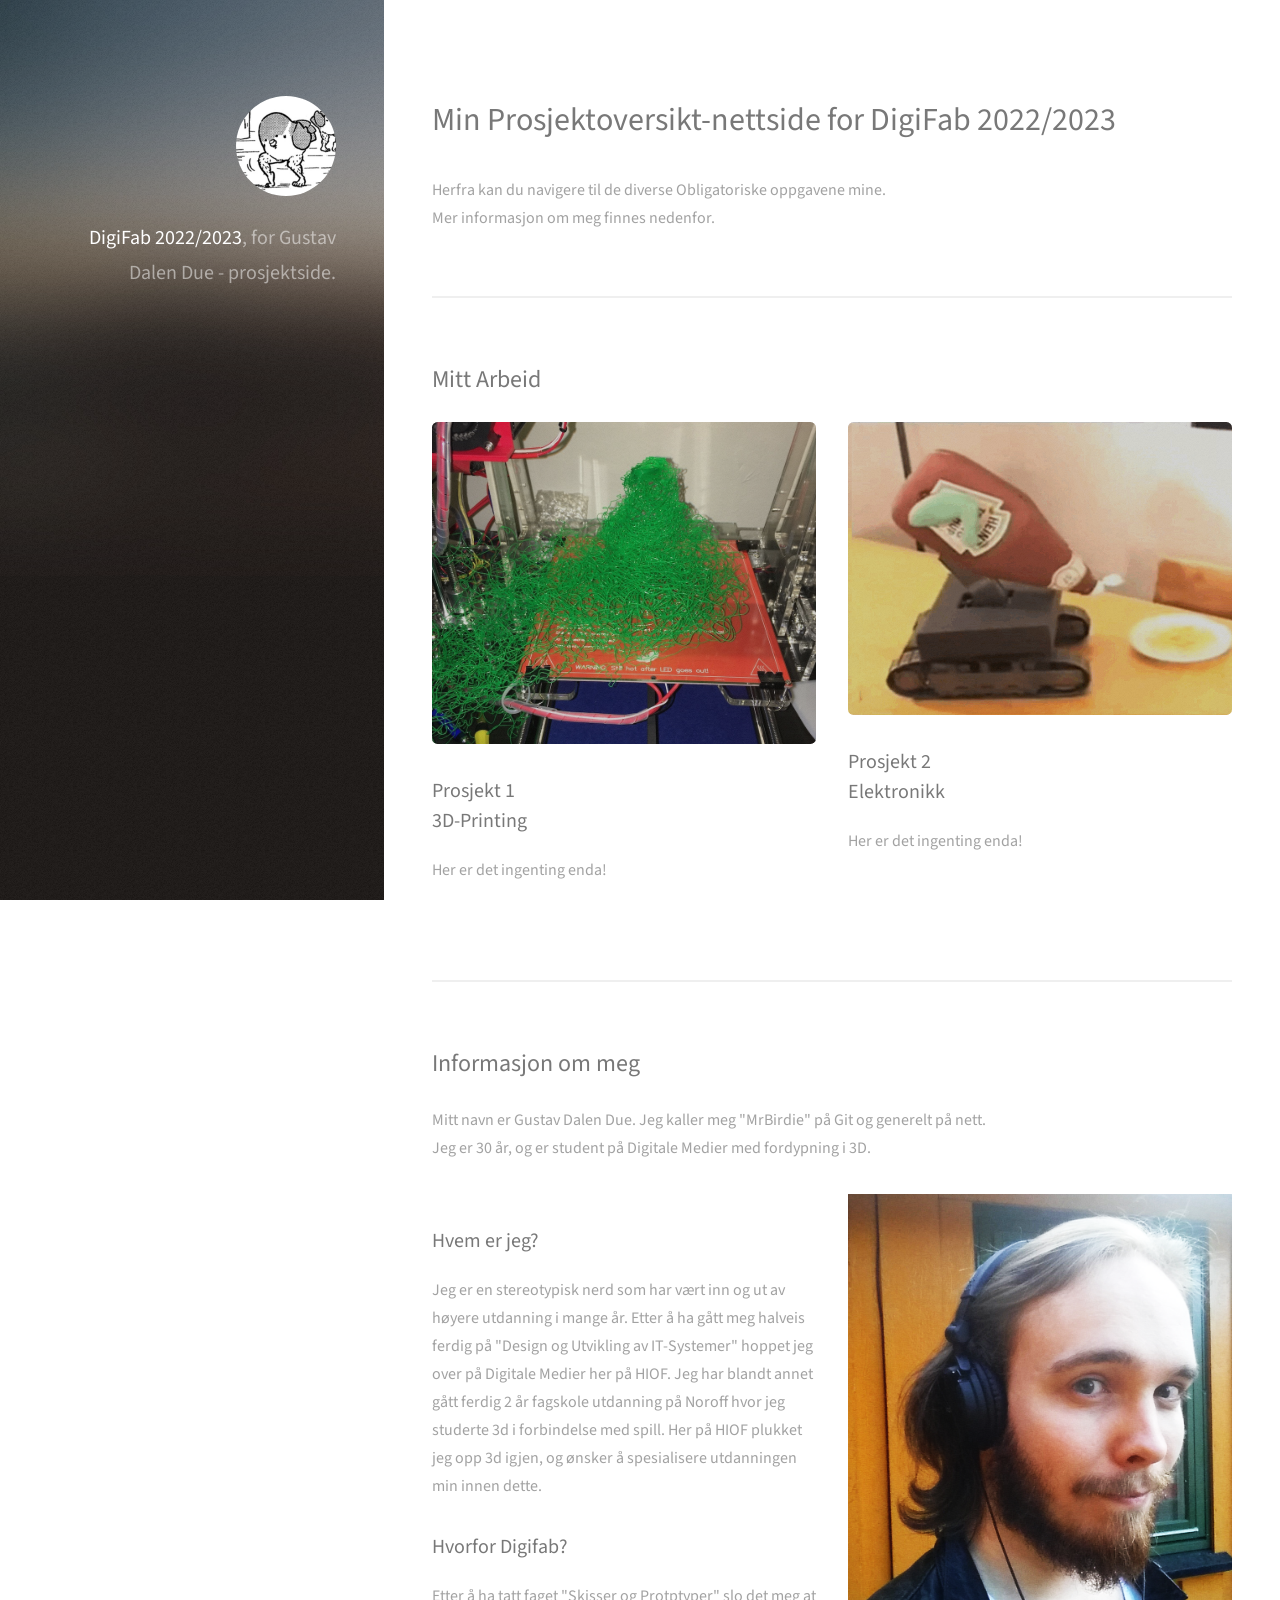
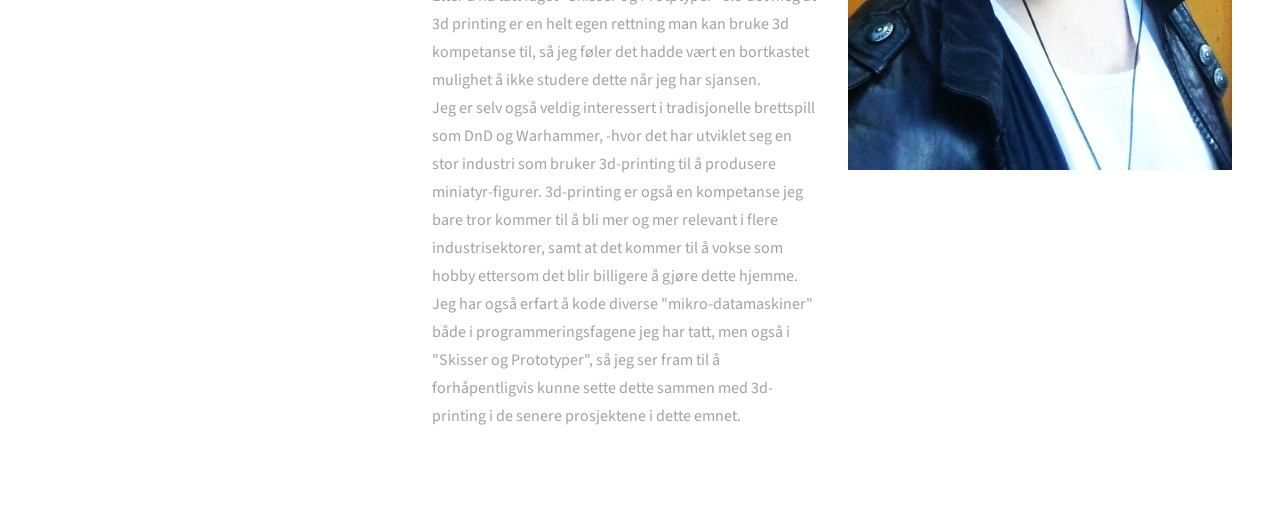
==== index.html @ 5ac4c489 "Initial commit" ====
<!DOCTYPE HTML>
<html>
	<head>
		<title>DigiFab 2022 - Template</title>
		<meta charset="utf-8" />
		<meta name="viewport" content="width=device-width, initial-scale=1, user-scalable=no" />
		<link rel="stylesheet" href="assets/css/main.css" />
	</head>
	<body class="is-preload">

		<!-- Header -->
			<header id="header">
				<div class="inner">
					<a href="#" class="image avatar"><img src="images/mrbirdie.png" alt="" /></a>
					<h1><strong>DigiFab 2022/2023</strong>, for<br />
					Gustav Dalen Due -<br />
					prosjektside.</h1>
				</div>
			</header>

		<!-- Main -->
			<div id="main">

				<!-- One -->
					<section id="one">
						<header class="major">
							<h2>Min Prosjektoversikt-nettside for DigiFab 2022/2023</h2>
						</header>
						<p>Herfra kan du navigere til de diverse Obligatoriske oppgavene mine. </br>Mer informasjon om meg finnes nedenfor.</p>
					</section>

				<!-- Two -->
					<section id="two">
						<h2>Mitt Arbeid</h2>
						<div class="row">
							<article class="col-6 col-12-xsmall">
								<a href="prosjekt1.html" class="fit image thumb"><img src="images/print-fail.png" alt="" /></a>
								<h3>Prosjekt 1</br>3D-Printing</h3>
								<p>Her er det ingenting enda!</p>
							</article>
							<article class="col-6 col-12-xsmall">
								<a href="prosjekt2.html" class="image fit thumb"><img src="images/heinz-automato.gif" alt="" /></a>
								<h3>Prosjekt 2 </br>Elektronikk</h3>
								<p>Her er det ingenting enda!</</p>
							</article>
						</div>
					</section>

				<!-- Three -->
					<section id="three">
						<h2>Informasjon om meg</h2>
						<p>Mitt navn er Gustav Dalen Due. Jeg kaller meg "MrBirdie" på Git og generelt på nett.</br> Jeg er 30 år, og er student på Digitale Medier med fordypning i 3D.</p>
						<div class="row">
							<div class="col-6 col-12-small">
								<p><h3>Hvem er jeg?</h3>Jeg er en stereotypisk nerd som har vært inn og ut av høyere utdanning i mange år. 
								Etter å ha gått meg halveis ferdig på "Design og Utvikling av IT-Systemer" hoppet jeg over på Digitale Medier her på HIOF.
								Jeg har blandt annet gått ferdig 2 år fagskole utdanning på Noroff hvor jeg studerte 3d i forbindelse med spill. 
								Her på HIOF plukket jeg opp 3d igjen, og ønsker å spesialisere utdanningen min innen dette.</p>
								<p><h3>Hvorfor Digifab?</h3>Etter å ha tatt faget "Skisser og Protptyper" slo det meg at 3d printing er en helt egen rettning man kan bruke 3d kompetanse til, så jeg føler det hadde vært en bortkastet mulighet å ikke studere dette når jeg har sjansen.</br>
								Jeg er selv også veldig interessert i tradisjonelle brettspill som DnD og Warhammer, -hvor det har utviklet seg en stor industri som bruker 3d-printing til å produsere miniatyr-figurer.
								3d-printing er også en kompetanse jeg bare tror kommer til å bli mer og mer relevant i flere industrisektorer, samt at det kommer til å vokse som hobby ettersom det blir billigere å gjøre dette hjemme.</br>
								Jeg har også erfart å kode diverse "mikro-datamaskiner" både i programmeringsfagene jeg har tatt, men også i "Skisser og Prototyper", så jeg ser fram til å forhåpentligvis kunne sette dette sammen med 3d-printing i de senere prosjektene i dette emnet.</p>
							</div>
							<div class="col-6 col-12-small">
								<img src="images/selfie.png" alt="" style="max-width: 100%;">
							</div>
						</div>
					</section>

			</div>

		<!-- Scripts -->
			<script src="assets/js/jquery.min.js"></script>
			<script src="assets/js/jquery.poptrox.min.js"></script>
			<script src="assets/js/browser.min.js"></script>
			<script src="assets/js/breakpoints.min.js"></script>
			<script src="assets/js/util.js"></script>
			<script src="assets/js/main.js"></script>

	</body>
</html>
---- assets/css/main.css ----
@import url("fontawesome-all.min.css");
@import url("https://fonts.googleapis.com/css?family=Source+Sans+Pro:400,400italic");


html, body, div, span, applet, object,
iframe, h1, h2, h3, h4, h5, h6, p, blockquote,
pre, a, abbr, acronym, address, big, cite,
code, del, dfn, em, img, ins, kbd, q, s, samp,
small, strike, strong, sub, sup, tt, var, b,
u, i, center, dl, dt, dd, ol, ul, li, fieldset,
form, label, legend, table, caption, tbody,
tfoot, thead, tr, th, td, article, aside,
canvas, details, embed, figure, figcaption,
footer, header, hgroup, menu, nav, output, ruby,
section, summary, time, mark, audio, video {
	margin: 0;
	padding: 0;
	border: 0;
	font-size: 100%;
	font: inherit;
	vertical-align: baseline;}

article, aside, details, figcaption, figure,
footer, header, hgroup, menu, nav, section {
	display: block;}

body {
	line-height: 1;
}

ol, ul {
	list-style: none;
}

blockquote, q {
	quotes: none;
}

	blockquote:before, blockquote:after, q:before, q:after {
		content: '';
		content: none;
	}

table {
	border-collapse: collapse;
	border-spacing: 0;
}

body {
	-webkit-text-size-adjust: none;
}

mark {
	background-color: transparent;
	color: inherit;
}

input::-moz-focus-inner {
	border: 0;
	padding: 0;
}

input, select, textarea {
	-moz-appearance: none;
	-webkit-appearance: none;
	-ms-appearance: none;
	appearance: none;
}

/* Basic */

	html {
		box-sizing: border-box;
	}

	*, *:before, *:after {
		box-sizing: inherit;
	}

	body {
		background: #fff;
	}

		body.is-preload *, body.is-preload *:before, body.is-preload *:after {
			-moz-animation: none !important;
			-webkit-animation: none !important;
			-ms-animation: none !important;
			animation: none !important;
			-moz-transition: none !important;
			-webkit-transition: none !important;
			-ms-transition: none !important;
			transition: none !important;
		}

	body, input, select, textarea {
		color: #a2a2a2;
		font-family: "Source Sans Pro", Helvetica, sans-serif;
		font-size: 16pt;
		font-weight: 400;
		line-height: 1.75em;
	}

	a {
		-moz-transition: color 0.2s ease-in-out, border-color 0.2s ease-in-out;
		-webkit-transition: color 0.2s ease-in-out, border-color 0.2s ease-in-out;
		-ms-transition: color 0.2s ease-in-out, border-color 0.2s ease-in-out;
		transition: color 0.2s ease-in-out, border-color 0.2s ease-in-out;
		border-bottom: dotted 1px;
		color: #49bf9d;
		text-decoration: none;
	}

		a:hover {
			border-bottom-color: transparent;
			color: #49bf9d !important;
			text-decoration: none;
		}

	strong, b {
		color: #787878;
		font-weight: 400;
	}

	em, i {
		font-style: italic;
	}

	p {
		margin: 0 0 2em 0;
	}

	h1, h2, h3, h4, h5, h6 {
		color: #787878;
		font-weight: 400;
		line-height: 1em;
		margin: 0 0 1em 0;
	}

		h1 a, h2 a, h3 a, h4 a, h5 a, h6 a {
			color: inherit;
			text-decoration: none;
		}

	h1 {
		font-size: 2em;
		line-height: 1.5em;
	}

	h2 {
		font-size: 1.5em;
		line-height: 1.5em;
	}

	h3 {
		font-size: 1.25em;
		line-height: 1.5em;
	}

	h4 {
		font-size: 1.1em;
		line-height: 1.5em;
	}

	h5 {
		font-size: 0.9em;
		line-height: 1.5em;
	}

	h6 {
		font-size: 0.7em;
		line-height: 1.5em;
	}

	sub {
		font-size: 0.8em;
		position: relative;
		top: 0.5em;
	}

	sup {
		font-size: 0.8em;
		position: relative;
		top: -0.5em;
	}

	hr {
		border: 0;
		border-bottom: solid 2px #efefef;
		margin: 2em 0;
	}

		hr.major {
			margin: 3em 0;
		}

	blockquote {
		border-left: solid 6px #efefef;
		font-style: italic;
		margin: 0 0 2em 0;
		padding: 0.5em 0 0.5em 1.5em;
	}

	code {
		background: #f7f7f7;
		border-radius: 0.35em;
		border: solid 2px #efefef;
		font-family: "Courier New", monospace;
		font-size: 0.9em;
		margin: 0 0.25em;
		padding: 0.25em 0.65em;
	}

	pre {
		-webkit-overflow-scrolling: touch;
		font-family: "Courier New", monospace;
		font-size: 0.9em;
		margin: 0 0 2em 0;
	}

		pre code {
			display: block;
			line-height: 1.75em;
			padding: 1em 1.5em;
			overflow-x: auto;
		}

	.align-left {
		text-align: left;
	}

	.align-center {
		text-align: center;
	}

	.align-right {
		text-align: right;
	}

/* Container */

	.container {
		margin: 0 auto;
		max-width: calc(100% - 4em);
		width: 100%;
	}

		.container.xsmall {
			width: 25%;
		}

		.container.small {
			width: 50%;
		}

		.container.medium {
			width: 75%;
		}

		.container.large {
			width: 125%;
		}

		.container.xlarge {
			width: 150%;
		}

		.container.max {
			width: 100%;
		}

		@media screen and (max-width: 980px) {

			.container {
				width: 100% !important;
				max-width: 100% !important;
			}

		}

		@media screen and (max-width: 480px) {

			.container {
				max-width: calc(100% - 3em);
			}

		}

/* Row */

	.row {
		display: flex;
		flex-wrap: wrap;
		box-sizing: border-box;
		align-items: stretch;
	}

		.row > * {
			box-sizing: border-box;
		}

		.row.gtr-uniform > * > :last-child {
			margin-bottom: 0;
		}

		.row.aln-left {
			justify-content: flex-start;
		}

		.row.aln-center {
			justify-content: center;
		}

		.row.aln-right {
			justify-content: flex-end;
		}

		.row.aln-top {
			align-items: flex-start;
		}

		.row.aln-middle {
			align-items: center;
		}

		.row.aln-bottom {
			align-items: flex-end;
		}

		.row > .imp {
			order: -1;
		}

		.row > .col-1 {
			width: 8.33333%;
		}

		.row > .off-1 {
			margin-left: 8.33333%;
		}

		.row > .col-2 {
			width: 16.66667%;
		}

		.row > .off-2 {
			margin-left: 16.66667%;
		}

		.row > .col-3 {
			width: 25%;
		}

		.row > .off-3 {
			margin-left: 25%;
		}

		.row > .col-4 {
			width: 33.33333%;
		}

		.row > .off-4 {
			margin-left: 33.33333%;
		}

		.row > .col-5 {
			width: 41.66667%;
		}

		.row > .off-5 {
			margin-left: 41.66667%;
		}

		.row > .col-6 {
			width: 50%;
		}

		.row > .off-6 {
			margin-left: 50%;
		}

		.row > .col-7 {
			width: 58.33333%;
		}

		.row > .off-7 {
			margin-left: 58.33333%;
		}

		.row > .col-8 {
			width: 66.66667%;
		}

		.row > .off-8 {
			margin-left: 66.66667%;
		}

		.row > .col-9 {
			width: 75%;
		}

		.row > .off-9 {
			margin-left: 75%;
		}

		.row > .col-10 {
			width: 83.33333%;
		}

		.row > .off-10 {
			margin-left: 83.33333%;
		}

		.row > .col-11 {
			width: 91.66667%;
		}

		.row > .off-11 {
			margin-left: 91.66667%;
		}

		.row > .col-12 {
			width: 100%;
		}

		.row > .off-12 {
			margin-left: 100%;
		}

		.row.gtr-0 {
			margin-top: 0;
			margin-left: 0em;
		}

			.row.gtr-0 > * {
				padding: 0 0 0 0em;
			}

			.row.gtr-0.gtr-uniform {
				margin-top: 0em;
			}

				.row.gtr-0.gtr-uniform > * {
					padding-top: 0em;
				}

		.row.gtr-25 {
			margin-top: 0;
			margin-left: -0.625em;
		}

			.row.gtr-25 > * {
				padding: 0 0 0 0.625em;
			}

			.row.gtr-25.gtr-uniform {
				margin-top: -0.625em;
			}

				.row.gtr-25.gtr-uniform > * {
					padding-top: 0.625em;
				}

		.row.gtr-50 {
			margin-top: 0;
			margin-left: -1.25em;
		}

			.row.gtr-50 > * {
				padding: 0 0 0 1.25em;
			}

			.row.gtr-50.gtr-uniform {
				margin-top: -1.25em;
			}

				.row.gtr-50.gtr-uniform > * {
					padding-top: 1.25em;
				}

		.row {
			margin-top: 0;
			margin-left: -2.5em;
		}

			.row > * {
				padding: 0 0 0 2.5em;
			}

			.row.gtr-uniform {
				margin-top: -2.5em;
			}

				.row.gtr-uniform > * {
					padding-top: 2.5em;
				}

		.row.gtr-150 {
			margin-top: 0;
			margin-left: -3.75em;
		}

			.row.gtr-150 > * {
				padding: 0 0 0 3.75em;
			}

			.row.gtr-150.gtr-uniform {
				margin-top: -3.75em;
			}

				.row.gtr-150.gtr-uniform > * {
					padding-top: 3.75em;
				}

		.row.gtr-200 {
			margin-top: 0;
			margin-left: -5em;
		}

			.row.gtr-200 > * {
				padding: 0 0 0 5em;
			}

			.row.gtr-200.gtr-uniform {
				margin-top: -5em;
			}

				.row.gtr-200.gtr-uniform > * {
					padding-top: 5em;
				}

		@media screen and (max-width: 1800px) {

			.row {
				display: flex;
				flex-wrap: wrap;
				box-sizing: border-box;
				align-items: stretch;
			}

				.row > * {
					box-sizing: border-box;
				}

				.row.gtr-uniform > * > :last-child {
					margin-bottom: 0;
				}

				.row.aln-left {
					justify-content: flex-start;
				}

				.row.aln-center {
					justify-content: center;
				}

				.row.aln-right {
					justify-content: flex-end;
				}

				.row.aln-top {
					align-items: flex-start;
				}

				.row.aln-middle {
					align-items: center;
				}

				.row.aln-bottom {
					align-items: flex-end;
				}

				.row > .imp-xlarge {
					order: -1;
				}

				.row > .col-1-xlarge {
					width: 8.33333%;
				}

				.row > .off-1-xlarge {
					margin-left: 8.33333%;
				}

				.row > .col-2-xlarge {
					width: 16.66667%;
				}

				.row > .off-2-xlarge {
					margin-left: 16.66667%;
				}

				.row > .col-3-xlarge {
					width: 25%;
				}

				.row > .off-3-xlarge {
					margin-left: 25%;
				}

				.row > .col-4-xlarge {
					width: 33.33333%;
				}

				.row > .off-4-xlarge {
					margin-left: 33.33333%;
				}

				.row > .col-5-xlarge {
					width: 41.66667%;
				}

				.row > .off-5-xlarge {
					margin-left: 41.66667%;
				}

				.row > .col-6-xlarge {
					width: 50%;
				}

				.row > .off-6-xlarge {
					margin-left: 50%;
				}

				.row > .col-7-xlarge {
					width: 58.33333%;
				}

				.row > .off-7-xlarge {
					margin-left: 58.33333%;
				}

				.row > .col-8-xlarge {
					width: 66.66667%;
				}

				.row > .off-8-xlarge {
					margin-left: 66.66667%;
				}

				.row > .col-9-xlarge {
					width: 75%;
				}

				.row > .off-9-xlarge {
					margin-left: 75%;
				}

				.row > .col-10-xlarge {
					width: 83.33333%;
				}

				.row > .off-10-xlarge {
					margin-left: 83.33333%;
				}

				.row > .col-11-xlarge {
					width: 91.66667%;
				}

				.row > .off-11-xlarge {
					margin-left: 91.66667%;
				}

				.row > .col-12-xlarge {
					width: 100%;
				}

				.row > .off-12-xlarge {
					margin-left: 100%;
				}

				.row.gtr-0 {
					margin-top: 0;
					margin-left: 0em;
				}

					.row.gtr-0 > * {
						padding: 0 0 0 0em;
					}

					.row.gtr-0.gtr-uniform {
						margin-top: 0em;
					}

						.row.gtr-0.gtr-uniform > * {
							padding-top: 0em;
						}

				.row.gtr-25 {
					margin-top: 0;
					margin-left: -0.625em;
				}

					.row.gtr-25 > * {
						padding: 0 0 0 0.625em;
					}

					.row.gtr-25.gtr-uniform {
						margin-top: -0.625em;
					}

						.row.gtr-25.gtr-uniform > * {
							padding-top: 0.625em;
						}

				.row.gtr-50 {
					margin-top: 0;
					margin-left: -1.25em;
				}

					.row.gtr-50 > * {
						padding: 0 0 0 1.25em;
					}

					.row.gtr-50.gtr-uniform {
						margin-top: -1.25em;
					}

						.row.gtr-50.gtr-uniform > * {
							padding-top: 1.25em;
						}

				.row {
					margin-top: 0;
					margin-left: -2.5em;
				}

					.row > * {
						padding: 0 0 0 2.5em;
					}

					.row.gtr-uniform {
						margin-top: -2.5em;
					}

						.row.gtr-uniform > * {
							padding-top: 2.5em;
						}

				.row.gtr-150 {
					margin-top: 0;
					margin-left: -3.75em;
				}

					.row.gtr-150 > * {
						padding: 0 0 0 3.75em;
					}

					.row.gtr-150.gtr-uniform {
						margin-top: -3.75em;
					}

						.row.gtr-150.gtr-uniform > * {
							padding-top: 3.75em;
						}

				.row.gtr-200 {
					margin-top: 0;
					margin-left: -5em;
				}

					.row.gtr-200 > * {
						padding: 0 0 0 5em;
					}

					.row.gtr-200.gtr-uniform {
						margin-top: -5em;
					}

						.row.gtr-200.gtr-uniform > * {
							padding-top: 5em;
						}

		}

		@media screen and (max-width: 1280px) {

			.row {
				display: flex;
				flex-wrap: wrap;
				box-sizing: border-box;
				align-items: stretch;
			}

				.row > * {
					box-sizing: border-box;
				}

				.row.gtr-uniform > * > :last-child {
					margin-bottom: 0;
				}

				.row.aln-left {
					justify-content: flex-start;
				}

				.row.aln-center {
					justify-content: center;
				}

				.row.aln-right {
					justify-content: flex-end;
				}

				.row.aln-top {
					align-items: flex-start;
				}

				.row.aln-middle {
					align-items: center;
				}

				.row.aln-bottom {
					align-items: flex-end;
				}

				.row > .imp-large {
					order: -1;
				}

				.row > .col-1-large {
					width: 8.33333%;
				}

				.row > .off-1-large {
					margin-left: 8.33333%;
				}

				.row > .col-2-large {
					width: 16.66667%;
				}

				.row > .off-2-large {
					margin-left: 16.66667%;
				}

				.row > .col-3-large {
					width: 25%;
				}

				.row > .off-3-large {
					margin-left: 25%;
				}

				.row > .col-4-large {
					width: 33.33333%;
				}

				.row > .off-4-large {
					margin-left: 33.33333%;
				}

				.row > .col-5-large {
					width: 41.66667%;
				}

				.row > .off-5-large {
					margin-left: 41.66667%;
				}

				.row > .col-6-large {
					width: 50%;
				}

				.row > .off-6-large {
					margin-left: 50%;
				}

				.row > .col-7-large {
					width: 58.33333%;
				}

				.row > .off-7-large {
					margin-left: 58.33333%;
				}

				.row > .col-8-large {
					width: 66.66667%;
				}

				.row > .off-8-large {
					margin-left: 66.66667%;
				}

				.row > .col-9-large {
					width: 75%;
				}

				.row > .off-9-large {
					margin-left: 75%;
				}

				.row > .col-10-large {
					width: 83.33333%;
				}

				.row > .off-10-large {
					margin-left: 83.33333%;
				}

				.row > .col-11-large {
					width: 91.66667%;
				}

				.row > .off-11-large {
					margin-left: 91.66667%;
				}

				.row > .col-12-large {
					width: 100%;
				}

				.row > .off-12-large {
					margin-left: 100%;
				}

				.row.gtr-0 {
					margin-top: 0;
					margin-left: 0em;
				}

					.row.gtr-0 > * {
						padding: 0 0 0 0em;
					}

					.row.gtr-0.gtr-uniform {
						margin-top: 0em;
					}

						.row.gtr-0.gtr-uniform > * {
							padding-top: 0em;
						}

				.row.gtr-25 {
					margin-top: 0;
					margin-left: -0.5em;
				}

					.row.gtr-25 > * {
						padding: 0 0 0 0.5em;
					}

					.row.gtr-25.gtr-uniform {
						margin-top: -0.5em;
					}

						.row.gtr-25.gtr-uniform > * {
							padding-top: 0.5em;
						}

				.row.gtr-50 {
					margin-top: 0;
					margin-left: -1em;
				}

					.row.gtr-50 > * {
						padding: 0 0 0 1em;
					}

					.row.gtr-50.gtr-uniform {
						margin-top: -1em;
					}

						.row.gtr-50.gtr-uniform > * {
							padding-top: 1em;
						}

				.row {
					margin-top: 0;
					margin-left: -2em;
				}

					.row > * {
						padding: 0 0 0 2em;
					}

					.row.gtr-uniform {
						margin-top: -2em;
					}

						.row.gtr-uniform > * {
							padding-top: 2em;
						}

				.row.gtr-150 {
					margin-top: 0;
					margin-left: -3em;
				}

					.row.gtr-150 > * {
						padding: 0 0 0 3em;
					}

					.row.gtr-150.gtr-uniform {
						margin-top: -3em;
					}

						.row.gtr-150.gtr-uniform > * {
							padding-top: 3em;
						}

				.row.gtr-200 {
					margin-top: 0;
					margin-left: -4em;
				}

					.row.gtr-200 > * {
						padding: 0 0 0 4em;
					}

					.row.gtr-200.gtr-uniform {
						margin-top: -4em;
					}

						.row.gtr-200.gtr-uniform > * {
							padding-top: 4em;
						}

		}

		@media screen and (max-width: 980px) {

			.row {
				display: flex;
				flex-wrap: wrap;
				box-sizing: border-box;
				align-items: stretch;
			}

				.row > * {
					box-sizing: border-box;
				}

				.row.gtr-uniform > * > :last-child {
					margin-bottom: 0;
				}

				.row.aln-left {
					justify-content: flex-start;
				}

				.row.aln-center {
					justify-content: center;
				}

				.row.aln-right {
					justify-content: flex-end;
				}

				.row.aln-top {
					align-items: flex-start;
				}

				.row.aln-middle {
					align-items: center;
				}

				.row.aln-bottom {
					align-items: flex-end;
				}

				.row > .imp-medium {
					order: -1;
				}

				.row > .col-1-medium {
					width: 8.33333%;
				}

				.row > .off-1-medium {
					margin-left: 8.33333%;
				}

				.row > .col-2-medium {
					width: 16.66667%;
				}

				.row > .off-2-medium {
					margin-left: 16.66667%;
				}

				.row > .col-3-medium {
					width: 25%;
				}

				.row > .off-3-medium {
					margin-left: 25%;
				}

				.row > .col-4-medium {
					width: 33.33333%;
				}

				.row > .off-4-medium {
					margin-left: 33.33333%;
				}

				.row > .col-5-medium {
					width: 41.66667%;
				}

				.row > .off-5-medium {
					margin-left: 41.66667%;
				}

				.row > .col-6-medium {
					width: 50%;
				}

				.row > .off-6-medium {
					margin-left: 50%;
				}

				.row > .col-7-medium {
					width: 58.33333%;
				}

				.row > .off-7-medium {
					margin-left: 58.33333%;
				}

				.row > .col-8-medium {
					width: 66.66667%;
				}

				.row > .off-8-medium {
					margin-left: 66.66667%;
				}

				.row > .col-9-medium {
					width: 75%;
				}

				.row > .off-9-medium {
					margin-left: 75%;
				}

				.row > .col-10-medium {
					width: 83.33333%;
				}

				.row > .off-10-medium {
					margin-left: 83.33333%;
				}

				.row > .col-11-medium {
					width: 91.66667%;
				}

				.row > .off-11-medium {
					margin-left: 91.66667%;
				}

				.row > .col-12-medium {
					width: 100%;
				}

				.row > .off-12-medium {
					margin-left: 100%;
				}

				.row.gtr-0 {
					margin-top: 0;
					margin-left: 0em;
				}

					.row.gtr-0 > * {
						padding: 0 0 0 0em;
					}

					.row.gtr-0.gtr-uniform {
						margin-top: 0em;
					}

						.row.gtr-0.gtr-uniform > * {
							padding-top: 0em;
						}

				.row.gtr-25 {
					margin-top: 0;
					margin-left: -0.5em;
				}

					.row.gtr-25 > * {
						padding: 0 0 0 0.5em;
					}

					.row.gtr-25.gtr-uniform {
						margin-top: -0.5em;
					}

						.row.gtr-25.gtr-uniform > * {
							padding-top: 0.5em;
						}

				.row.gtr-50 {
					margin-top: 0;
					margin-left: -1em;
				}

					.row.gtr-50 > * {
						padding: 0 0 0 1em;
					}

					.row.gtr-50.gtr-uniform {
						margin-top: -1em;
					}

						.row.gtr-50.gtr-uniform > * {
							padding-top: 1em;
						}

				.row {
					margin-top: 0;
					margin-left: -2em;
				}

					.row > * {
						padding: 0 0 0 2em;
					}

					.row.gtr-uniform {
						margin-top: -2em;
					}

						.row.gtr-uniform > * {
							padding-top: 2em;
						}

				.row.gtr-150 {
					margin-top: 0;
					margin-left: -3em;
				}

					.row.gtr-150 > * {
						padding: 0 0 0 3em;
					}

					.row.gtr-150.gtr-uniform {
						margin-top: -3em;
					}

						.row.gtr-150.gtr-uniform > * {
							padding-top: 3em;
						}

				.row.gtr-200 {
					margin-top: 0;
					margin-left: -4em;
				}

					.row.gtr-200 > * {
						padding: 0 0 0 4em;
					}

					.row.gtr-200.gtr-uniform {
						margin-top: -4em;
					}

						.row.gtr-200.gtr-uniform > * {
							padding-top: 4em;
						}

		}

		@media screen and (max-width: 736px) {

			.row {
				display: flex;
				flex-wrap: wrap;
				box-sizing: border-box;
				align-items: stretch;
			}

				.row > * {
					box-sizing: border-box;
				}

				.row.gtr-uniform > * > :last-child {
					margin-bottom: 0;
				}

				.row.aln-left {
					justify-content: flex-start;
				}

				.row.aln-center {
					justify-content: center;
				}

				.row.aln-right {
					justify-content: flex-end;
				}

				.row.aln-top {
					align-items: flex-start;
				}

				.row.aln-middle {
					align-items: center;
				}

				.row.aln-bottom {
					align-items: flex-end;
				}

				.row > .imp-small {
					order: -1;
				}

				.row > .col-1-small {
					width: 8.33333%;
				}

				.row > .off-1-small {
					margin-left: 8.33333%;
				}

				.row > .col-2-small {
					width: 16.66667%;
				}

				.row > .off-2-small {
					margin-left: 16.66667%;
				}

				.row > .col-3-small {
					width: 25%;
				}

				.row > .off-3-small {
					margin-left: 25%;
				}

				.row > .col-4-small {
					width: 33.33333%;
				}

				.row > .off-4-small {
					margin-left: 33.33333%;
				}

				.row > .col-5-small {
					width: 41.66667%;
				}

				.row > .off-5-small {
					margin-left: 41.66667%;
				}

				.row > .col-6-small {
					width: 50%;
				}

				.row > .off-6-small {
					margin-left: 50%;
				}

				.row > .col-7-small {
					width: 58.33333%;
				}

				.row > .off-7-small {
					margin-left: 58.33333%;
				}

				.row > .col-8-small {
					width: 66.66667%;
				}

				.row > .off-8-small {
					margin-left: 66.66667%;
				}

				.row > .col-9-small {
					width: 75%;
				}

				.row > .off-9-small {
					margin-left: 75%;
				}

				.row > .col-10-small {
					width: 83.33333%;
				}

				.row > .off-10-small {
					margin-left: 83.33333%;
				}

				.row > .col-11-small {
					width: 91.66667%;
				}

				.row > .off-11-small {
					margin-left: 91.66667%;
				}

				.row > .col-12-small {
					width: 100%;
				}

				.row > .off-12-small {
					margin-left: 100%;
				}

				.row.gtr-0 {
					margin-top: 0;
					margin-left: 0em;
				}

					.row.gtr-0 > * {
						padding: 0 0 0 0em;
					}

					.row.gtr-0.gtr-uniform {
						margin-top: 0em;
					}

						.row.gtr-0.gtr-uniform > * {
							padding-top: 0em;
						}

				.row.gtr-25 {
					margin-top: 0;
					margin-left: -0.375em;
				}

					.row.gtr-25 > * {
						padding: 0 0 0 0.375em;
					}

					.row.gtr-25.gtr-uniform {
						margin-top: -0.375em;
					}

						.row.gtr-25.gtr-uniform > * {
							padding-top: 0.375em;
						}

				.row.gtr-50 {
					margin-top: 0;
					margin-left: -0.75em;
				}

					.row.gtr-50 > * {
						padding: 0 0 0 0.75em;
					}

					.row.gtr-50.gtr-uniform {
						margin-top: -0.75em;
					}

						.row.gtr-50.gtr-uniform > * {
							padding-top: 0.75em;
						}

				.row {
					margin-top: 0;
					margin-left: -1.5em;
				}

					.row > * {
						padding: 0 0 0 1.5em;
					}

					.row.gtr-uniform {
						margin-top: -1.5em;
					}

						.row.gtr-uniform > * {
							padding-top: 1.5em;
						}

				.row.gtr-150 {
					margin-top: 0;
					margin-left: -2.25em;
				}

					.row.gtr-150 > * {
						padding: 0 0 0 2.25em;
					}

					.row.gtr-150.gtr-uniform {
						margin-top: -2.25em;
					}

						.row.gtr-150.gtr-uniform > * {
							padding-top: 2.25em;
						}

				.row.gtr-200 {
					margin-top: 0;
					margin-left: -3em;
				}

					.row.gtr-200 > * {
						padding: 0 0 0 3em;
					}

					.row.gtr-200.gtr-uniform {
						margin-top: -3em;
					}

						.row.gtr-200.gtr-uniform > * {
							padding-top: 3em;
						}

		}

		@media screen and (max-width: 480px) {

			.row {
				display: flex;
				flex-wrap: wrap;
				box-sizing: border-box;
				align-items: stretch;
			}

				.row > * {
					box-sizing: border-box;
				}

				.row.gtr-uniform > * > :last-child {
					margin-bottom: 0;
				}

				.row.aln-left {
					justify-content: flex-start;
				}

				.row.aln-center {
					justify-content: center;
				}

				.row.aln-right {
					justify-content: flex-end;
				}

				.row.aln-top {
					align-items: flex-start;
				}

				.row.aln-middle {
					align-items: center;
				}

				.row.aln-bottom {
					align-items: flex-end;
				}

				.row > .imp-xsmall {
					order: -1;
				}

				.row > .col-1-xsmall {
					width: 8.33333%;
				}

				.row > .off-1-xsmall {
					margin-left: 8.33333%;
				}

				.row > .col-2-xsmall {
					width: 16.66667%;
				}

				.row > .off-2-xsmall {
					margin-left: 16.66667%;
				}

				.row > .col-3-xsmall {
					width: 25%;
				}

				.row > .off-3-xsmall {
					margin-left: 25%;
				}

				.row > .col-4-xsmall {
					width: 33.33333%;
				}

				.row > .off-4-xsmall {
					margin-left: 33.33333%;
				}

				.row > .col-5-xsmall {
					width: 41.66667%;
				}

				.row > .off-5-xsmall {
					margin-left: 41.66667%;
				}

				.row > .col-6-xsmall {
					width: 50%;
				}

				.row > .off-6-xsmall {
					margin-left: 50%;
				}

				.row > .col-7-xsmall {
					width: 58.33333%;
				}

				.row > .off-7-xsmall {
					margin-left: 58.33333%;
				}

				.row > .col-8-xsmall {
					width: 66.66667%;
				}

				.row > .off-8-xsmall {
					margin-left: 66.66667%;
				}

				.row > .col-9-xsmall {
					width: 75%;
				}

				.row > .off-9-xsmall {
					margin-left: 75%;
				}

				.row > .col-10-xsmall {
					width: 83.33333%;
				}

				.row > .off-10-xsmall {
					margin-left: 83.33333%;
				}

				.row > .col-11-xsmall {
					width: 91.66667%;
				}

				.row > .off-11-xsmall {
					margin-left: 91.66667%;
				}

				.row > .col-12-xsmall {
					width: 100%;
				}

				.row > .off-12-xsmall {
					margin-left: 100%;
				}

				.row.gtr-0 {
					margin-top: 0;
					margin-left: 0em;
				}

					.row.gtr-0 > * {
						padding: 0 0 0 0em;
					}

					.row.gtr-0.gtr-uniform {
						margin-top: 0em;
					}

						.row.gtr-0.gtr-uniform > * {
							padding-top: 0em;
						}

				.row.gtr-25 {
					margin-top: 0;
					margin-left: -0.375em;
				}

					.row.gtr-25 > * {
						padding: 0 0 0 0.375em;
					}

					.row.gtr-25.gtr-uniform {
						margin-top: -0.375em;
					}

						.row.gtr-25.gtr-uniform > * {
							padding-top: 0.375em;
						}

				.row.gtr-50 {
					margin-top: 0;
					margin-left: -0.75em;
				}

					.row.gtr-50 > * {
						padding: 0 0 0 0.75em;
					}

					.row.gtr-50.gtr-uniform {
						margin-top: -0.75em;
					}

						.row.gtr-50.gtr-uniform > * {
							padding-top: 0.75em;
						}

				.row {
					margin-top: 0;
					margin-left: -1.5em;
				}

					.row > * {
						padding: 0 0 0 1.5em;
					}

					.row.gtr-uniform {
						margin-top: -1.5em;
					}

						.row.gtr-uniform > * {
							padding-top: 1.5em;
						}

				.row.gtr-150 {
					margin-top: 0;
					margin-left: -2.25em;
				}

					.row.gtr-150 > * {
						padding: 0 0 0 2.25em;
					}

					.row.gtr-150.gtr-uniform {
						margin-top: -2.25em;
					}

						.row.gtr-150.gtr-uniform > * {
							padding-top: 2.25em;
						}

				.row.gtr-200 {
					margin-top: 0;
					margin-left: -3em;
				}

					.row.gtr-200 > * {
						padding: 0 0 0 3em;
					}

					.row.gtr-200.gtr-uniform {
						margin-top: -3em;
					}

						.row.gtr-200.gtr-uniform > * {
							padding-top: 3em;
						}

		}

/* Section/Article */

	section.special, article.special {
		text-align: center;
	}

	header p {
		color: #b2b2b2;
		position: relative;
		margin: 0 0 1.5em 0;
	}

	header h2 + p {
		font-size: 1.25em;
		margin-top: -1em;
		line-height: 1.5em;
	}

	header h3 + p {
		font-size: 1.1em;
		margin-top: -0.8em;
		line-height: 1.5em;
	}

	header h4 + p,
	header h5 + p,
	header h6 + p {
		font-size: 0.9em;
		margin-top: -0.6em;
		line-height: 1.5em;
	}

	header.major h2 {
		font-size: 2em;
	}

/* Form */

	form {
		margin: 0 0 2em 0;
	}

	label {
		color: #787878;
		display: block;
		font-size: 0.9em;
		font-weight: 400;
		margin: 0 0 1em 0;
	}

	input[type="text"],
	input[type="password"],
	input[type="email"],
	select,
	textarea {
		-moz-appearance: none;
		-webkit-appearance: none;
		-ms-appearance: none;
		appearance: none;
		background: #f7f7f7;
		border-radius: 0.35em;
		border: solid 2px transparent;
		color: inherit;
		display: block;
		outline: 0;
		padding: 0 0.75em;
		text-decoration: none;
		width: 100%;
	}

		input[type="text"]:invalid,
		input[type="password"]:invalid,
		input[type="email"]:invalid,
		select:invalid,
		textarea:invalid {
			box-shadow: none;
		}

		input[type="text"]:focus,
		input[type="password"]:focus,
		input[type="email"]:focus,
		select:focus,
		textarea:focus {
			border-color: #49bf9d;
		}

	select {
		background-image: url("data:image/svg+xml;charset=utf8,%3Csvg xmlns='http://www.w3.org/2000/svg' width='40' height='40' preserveAspectRatio='none' viewBox='0 0 40 40'%3E%3Cpath d='M9.4,12.3l10.4,10.4l10.4-10.4c0.2-0.2,0.5-0.4,0.9-0.4c0.3,0,0.6,0.1,0.9,0.4l3.3,3.3c0.2,0.2,0.4,0.5,0.4,0.9 c0,0.4-0.1,0.6-0.4,0.9L20.7,31.9c-0.2,0.2-0.5,0.4-0.9,0.4c-0.3,0-0.6-0.1-0.9-0.4L4.3,17.3c-0.2-0.2-0.4-0.5-0.4-0.9 c0-0.4,0.1-0.6,0.4-0.9l3.3-3.3c0.2-0.2,0.5-0.4,0.9-0.4S9.1,12.1,9.4,12.3z' fill='%23dfdfdf' /%3E%3C/svg%3E");
		background-size: 1.25rem;
		background-repeat: no-repeat;
		background-position: calc(100% - 1rem) center;
		height: 2.75em;
		padding-right: 2.75em;
		text-overflow: ellipsis;
	}

		select option {
			color: #787878;
			background: #fff;
		}

		select:focus::-ms-value {
			background-color: transparent;
		}

		select::-ms-expand {
			display: none;
		}

	input[type="text"],
	input[type="password"],
	input[type="email"],
	select {
		height: 2.75em;
	}

	textarea {
		padding: 0.75em;
	}

	input[type="checkbox"],
	input[type="radio"] {
		-moz-appearance: none;
		-webkit-appearance: none;
		-ms-appearance: none;
		appearance: none;
		display: block;
		float: left;
		margin-right: -2em;
		opacity: 0;
		width: 1em;
		z-index: -1;
	}

		input[type="checkbox"] + label,
		input[type="radio"] + label {
			text-decoration: none;
			color: #a2a2a2;
			cursor: pointer;
			display: inline-block;
			font-size: 1em;
			font-weight: 400;
			padding-left: 2.4em;
			padding-right: 0.75em;
			position: relative;
		}

			input[type="checkbox"] + label:before,
			input[type="radio"] + label:before {
				-moz-osx-font-smoothing: grayscale;
				-webkit-font-smoothing: antialiased;
				display: inline-block;
				font-style: normal;
				font-variant: normal;
				text-rendering: auto;
				line-height: 1;
				text-transform: none !important;
				font-family: 'Font Awesome 5 Free';
				font-weight: 900;
			}

			input[type="checkbox"] + label:before,
			input[type="radio"] + label:before {
				background: #f7f7f7;
				border-radius: 0.35em;
				border: solid 2px transparent;
				content: '';
				display: inline-block;
				font-size: 0.8em;
				height: 2.0625em;
				left: 0;
				line-height: 1.85625em;
				position: absolute;
				text-align: center;
				top: 0;
				width: 2.0625em;
			}

		input[type="checkbox"]:checked + label:before,
		input[type="radio"]:checked + label:before {
			background: #787878;
			border-color: #787878;
			color: #fff;
			content: '\f00c';
		}

		input[type="checkbox"]:focus + label:before,
		input[type="radio"]:focus + label:before {
			border-color: #49bf9d;
		}

	input[type="checkbox"] + label:before {
		border-radius: 0.35em;
	}

	input[type="radio"] + label:before {
		border-radius: 100%;
	}

	::-webkit-input-placeholder {
		color: #b2b2b2 !important;
		opacity: 1.0;
	}

	:-moz-placeholder {
		color: #b2b2b2 !important;
		opacity: 1.0;
	}

	::-moz-placeholder {
		color: #b2b2b2 !important;
		opacity: 1.0;
	}

	:-ms-input-placeholder {
		color: #b2b2b2 !important;
		opacity: 1.0;
	}

/* Box */

	.box {
		border-radius: 0.35em;
		border: solid 2px #efefef;
		margin-bottom: 2em;
		padding: 1.5em;
	}

		.box > :last-child,
		.box > :last-child > :last-child,
		.box > :last-child > :last-child > :last-child {
			margin-bottom: 0;
		}

		.box.alt {
			border: 0;
			border-radius: 0;
			padding: 0;
		}

/* Icon */

	.icon {
		text-decoration: none;
		border-bottom: none;
		position: relative;
	}

		.icon:before {
			-moz-osx-font-smoothing: grayscale;
			-webkit-font-smoothing: antialiased;
			display: inline-block;
			font-style: normal;
			font-variant: normal;
			text-rendering: auto;
			line-height: 1;
			text-transform: none !important;
			font-family: 'Font Awesome 5 Free';
			font-weight: 400;
		}

		.icon > .label {
			display: none;
		}

		.icon:before {
			line-height: inherit;
		}

		.icon.solid:before {
			font-weight: 900;
		}

		.icon.brands:before {
			font-family: 'Font Awesome 5 Brands';
		}

/* Image */

	.image {
		border-radius: 0.35em;
		border: 0;
		display: inline-block;
		position: relative;
	}

		.image:before {
			-moz-transition: opacity 0.2s ease-in-out;
			-webkit-transition: opacity 0.2s ease-in-out;
			-ms-transition: opacity 0.2s ease-in-out;
			transition: opacity 0.2s ease-in-out;
			background: url("images/overlay.png");
			border-radius: 0.35em;
			content: '';
			display: block;
			height: 100%;
			left: 0;
			opacity: 0.5;
			position: absolute;
			top: 0;
			width: 100%;
		}

		.image.thumb {
			text-align: center;
		}

			.image.thumb:after {
				-moz-transition: opacity 0.2s ease-in-out;
				-webkit-transition: opacity 0.2s ease-in-out;
				-ms-transition: opacity 0.2s ease-in-out;
				transition: opacity 0.2s ease-in-out;
				border-radius: 0.35em;
				border: solid 3px rgba(255, 255, 255, 0.5);
				color: #fff;
				content: 'View';
				display: inline-block;
				font-size: 0.8em;
				font-weight: 400;
				left: 50%;
				line-height: 2.25em;
				margin: -1.25em 0 0 -3em;
				opacity: 0;
				padding: 0 1.5em;
				position: absolute;
				text-align: center;
				text-decoration: none;
				top: 50%;
				white-space: nowrap;
			}

			.image.thumb:hover:after {
				opacity: 1.0;
			}

			.image.thumb:hover:before {
				background: url("images/overlay.png"), url("images/overlay.png");
				opacity: 1.0;
			}

		.image img {
			border-radius: 0.35em;
			display: block;
		}

		.image.left {
			float: left;
			margin: 0 1.5em 1em 0;
			top: 0.25em;
		}

		.image.right {
			float: right;
			margin: 0 0 1em 1.5em;
			top: 0.25em;
		}

		.image.left, .image.right {
			max-width: 40%;
		}

			.image.left img, .image.right img {
				width: 100%;
			}

		.image.fit {
			display: block;
			margin: 0 0 2em 0;
			width: 100%;
		}

			.image.fit img {
				width: 100%;
			}

		.image.avatar {
			border-radius: 100%;
		}

			.image.avatar:before {
				display: none;
			}

			.image.avatar img {
				border-radius: 100%;
				width: 100%;
			}

/* List */

	ol {
		list-style: decimal;
		margin: 0 0 2em 0;
		padding-left: 1.25em;
	}

		ol li {
			padding-left: 0.25em;
		}

	ul {
		list-style: disc;
		margin: 0 0 2em 0;
		padding-left: 1em;
	}

		ul li {
			padding-left: 0.5em;
		}

		ul.alt {
			list-style: none;
			padding-left: 0;
		}

			ul.alt li {
				border-top: solid 2px #efefef;
				padding: 0.5em 0;
			}

				ul.alt li:first-child {
					border-top: 0;
					padding-top: 0;
				}

	dl {
		margin: 0 0 2em 0;
	}

/* Icons */

	ul.icons {
		cursor: default;
		list-style: none;
		padding-left: 0;
	}

		ul.icons li {
			display: inline-block;
			padding: 0 1em 0 0;
		}

			ul.icons li:last-child {
				padding-right: 0;
			}

			ul.icons li .icon:before {
				font-size: 1.5em;
			}

/* Labeled Icons */

	ul.labeled-icons {
		list-style: none;
		padding: 0;
	}

		ul.labeled-icons li {
			line-height: 1.75em;
			margin: 1.5em 0 0 0;
			padding-left: 2.25em;
			position: relative;
		}

			ul.labeled-icons li:first-child {
				margin-top: 0;
			}

			ul.labeled-icons li a {
				color: inherit;
			}

			ul.labeled-icons li h3 {
				color: #b2b2b2;
				left: 0;
				position: absolute;
				text-align: center;
				top: 0;
				width: 1em;
			}

/* Actions */

	ul.actions {
		display: -moz-flex;
		display: -webkit-flex;
		display: -ms-flex;
		display: flex;
		cursor: default;
		list-style: none;
		margin-left: -1em;
		padding-left: 0;
	}

		ul.actions li {
			padding: 0 0 0 1em;
			vertical-align: middle;
		}

		ul.actions.special {
			-moz-justify-content: center;
			-webkit-justify-content: center;
			-ms-justify-content: center;
			justify-content: center;
			width: 100%;
			margin-left: 0;
		}

			ul.actions.special li:first-child {
				padding-left: 0;
			}

		ul.actions.stacked {
			-moz-flex-direction: column;
			-webkit-flex-direction: column;
			-ms-flex-direction: column;
			flex-direction: column;
			margin-left: 0;
		}

			ul.actions.stacked li {
				padding: 1.3em 0 0 0;
			}

				ul.actions.stacked li:first-child {
					padding-top: 0;
				}

		ul.actions.fit {
			width: calc(100% + 1em);
		}

			ul.actions.fit li {
				-moz-flex-grow: 1;
				-webkit-flex-grow: 1;
				-ms-flex-grow: 1;
				flex-grow: 1;
				-moz-flex-shrink: 1;
				-webkit-flex-shrink: 1;
				-ms-flex-shrink: 1;
				flex-shrink: 1;
				width: 100%;
			}

				ul.actions.fit li > * {
					width: 100%;
				}

			ul.actions.fit.stacked {
				width: 100%;
			}

		@media screen and (max-width: 480px) {

			ul.actions:not(.fixed) {
				-moz-flex-direction: column;
				-webkit-flex-direction: column;
				-ms-flex-direction: column;
				flex-direction: column;
				margin-left: 0;
				width: 100% !important;
			}

				ul.actions:not(.fixed) li {
					-moz-flex-grow: 1;
					-webkit-flex-grow: 1;
					-ms-flex-grow: 1;
					flex-grow: 1;
					-moz-flex-shrink: 1;
					-webkit-flex-shrink: 1;
					-ms-flex-shrink: 1;
					flex-shrink: 1;
					padding: 1em 0 0 0;
					text-align: center;
					width: 100%;
				}

					ul.actions:not(.fixed) li > * {
						width: 100%;
					}

					ul.actions:not(.fixed) li:first-child {
						padding-top: 0;
					}

					ul.actions:not(.fixed) li input[type="submit"],
					ul.actions:not(.fixed) li input[type="reset"],
					ul.actions:not(.fixed) li input[type="button"],
					ul.actions:not(.fixed) li button,
					ul.actions:not(.fixed) li .button {
						width: 100%;
					}

						ul.actions:not(.fixed) li input[type="submit"].icon:before,
						ul.actions:not(.fixed) li input[type="reset"].icon:before,
						ul.actions:not(.fixed) li input[type="button"].icon:before,
						ul.actions:not(.fixed) li button.icon:before,
						ul.actions:not(.fixed) li .button.icon:before {
							margin-left: -0.5em;
						}

		}

/* Table */

	.table-wrapper {
		-webkit-overflow-scrolling: touch;
		overflow-x: auto;
	}

	table {
		margin: 0 0 2em 0;
		width: 100%;
	}

		table tbody tr {
			border: solid 1px #efefef;
			border-left: 0;
			border-right: 0;
		}

			table tbody tr:nth-child(2n + 1) {
				background-color: #f7f7f7;
			}

		table td {
			padding: 0.75em 0.75em;
		}

		table th {
			color: #787878;
			font-size: 0.9em;
			font-weight: 400;
			padding: 0 0.75em 0.75em 0.75em;
			text-align: left;
		}

		table thead {
			border-bottom: solid 2px #efefef;
		}

		table tfoot {
			border-top: solid 2px #efefef;
		}

		table.alt {
			border-collapse: separate;
		}

			table.alt tbody tr td {
				border: solid 2px #efefef;
				border-left-width: 0;
				border-top-width: 0;
			}

				table.alt tbody tr td:first-child {
					border-left-width: 2px;
				}

			table.alt tbody tr:first-child td {
				border-top-width: 2px;
			}

			table.alt thead {
				border-bottom: 0;
			}

			table.alt tfoot {
				border-top: 0;
			}

/* Button */

	input[type="submit"],
	input[type="reset"],
	input[type="button"],
	.button {
		-moz-appearance: none;
		-webkit-appearance: none;
		-ms-appearance: none;
		appearance: none;
		-moz-transition: background-color 0.2s ease-in-out, color 0.2s ease-in-out, border-color 0.2s ease-in-out;
		-webkit-transition: background-color 0.2s ease-in-out, color 0.2s ease-in-out, border-color 0.2s ease-in-out;
		-ms-transition: background-color 0.2s ease-in-out, color 0.2s ease-in-out, border-color 0.2s ease-in-out;
		transition: background-color 0.2s ease-in-out, color 0.2s ease-in-out, border-color 0.2s ease-in-out;
		background-color: transparent;
		border-radius: 0.35em;
		border: solid 3px #efefef;
		color: #787878 !important;
		cursor: pointer;
		display: inline-block;
		font-weight: 400;
		height: 3.15em;
		height: calc(2.75em + 6px);
		line-height: 2.75em;
		min-width: 10em;
		padding: 0 1.5em;
		text-align: center;
		text-decoration: none;
		white-space: nowrap;
	}

		input[type="submit"]:hover,
		input[type="reset"]:hover,
		input[type="button"]:hover,
		.button:hover {
			border-color: #49bf9d;
			color: #49bf9d !important;
		}

		input[type="submit"]:active,
		input[type="reset"]:active,
		input[type="button"]:active,
		.button:active {
			background-color: rgba(73, 191, 157, 0.1);
			border-color: #49bf9d;
			color: #49bf9d !important;
		}

		input[type="submit"].icon,
		input[type="reset"].icon,
		input[type="button"].icon,
		.button.icon {
			padding-left: 1.35em;
		}

			input[type="submit"].icon:before,
			input[type="reset"].icon:before,
			input[type="button"].icon:before,
			.button.icon:before {
				margin-right: 0.5em;
			}

		input[type="submit"].fit,
		input[type="reset"].fit,
		input[type="button"].fit,
		.button.fit {
			min-width: 0;
			width: 100%;
		}

		input[type="submit"].small,
		input[type="reset"].small,
		input[type="button"].small,
		.button.small {
			font-size: 0.8em;
		}

		input[type="submit"].large,
		input[type="reset"].large,
		input[type="button"].large,
		.button.large {
			font-size: 1.35em;
		}

		input[type="submit"].primary,
		input[type="reset"].primary,
		input[type="button"].primary,
		.button.primary {
			background-color: #49bf9d;
			border-color: #49bf9d;
			color: #ffffff !important;
		}

			input[type="submit"].primary:hover,
			input[type="reset"].primary:hover,
			input[type="button"].primary:hover,
			.button.primary:hover {
				background-color: #5cc6a7;
				border-color: #5cc6a7;
			}

			input[type="submit"].primary:active,
			input[type="reset"].primary:active,
			input[type="button"].primary:active,
			.button.primary:active {
				background-color: #3eb08f;
				border-color: #3eb08f;
			}

		input[type="submit"].disabled, input[type="submit"]:disabled,
		input[type="reset"].disabled,
		input[type="reset"]:disabled,
		input[type="button"].disabled,
		input[type="button"]:disabled,
		.button.disabled,
		.button:disabled {
			background-color: #e7e7e7 !important;
			border-color: #e7e7e7 !important;
			color: #b2b2b2 !important;
			cursor: default;
		}

/* Work Item */

	.work-item {
		margin: 0 0 2em 0;
	}

		.work-item .image {
			margin: 0 0 1.5em 0;
		}

		.work-item h3 {
			font-size: 1em;
			margin: 0 0 0.5em 0;
		}

		.work-item p {
			font-size: 0.8em;
			line-height: 1.5em;
			margin: 0;
		}

/* Header */

	#header {
		display: -moz-flex;
		display: -webkit-flex;
		display: -ms-flex;
		display: flex;
		-moz-flex-direction: column;
		-webkit-flex-direction: column;
		-ms-flex-direction: column;
		flex-direction: column;
		-moz-align-items: -moz-flex-end;
		-webkit-align-items: -webkit-flex-end;
		-ms-align-items: -ms-flex-end;
		align-items: flex-end;
		-moz-justify-content: space-between;
		-webkit-justify-content: space-between;
		-ms-justify-content: space-between;
		justify-content: space-between;
		background-color: #1f1815;
		background-attachment: scroll,								scroll;
		background-image: url("images/overlay.png"), url("../../images/bg.jpg");
		background-position: top left,							top left;
		background-repeat: repeat,								no-repeat;
		background-size: auto,								150%;
		color: rgba(255, 255, 255, 0.5);
		height: 100%;
		left: 0;
		padding: 8em 4em;
		position: fixed;
		text-align: right;
		top: 0;
		width: 35%;
	}

		#header > * {
			-moz-flex-shrink: 0;
			-webkit-flex-shrink: 0;
			-ms-flex-shrink: 0;
			flex-shrink: 0;
			width: 100%;
		}

		#header > .inner {
			-moz-flex-grow: 1;
			-webkit-flex-grow: 1;
			-ms-flex-grow: 1;
			flex-grow: 1;
			margin: 0 0 2em 0;
		}

		#header strong, #header b {
			color: #ffffff;
		}

		#header h2, #header h3, #header h4, #header h5, #header h6 {
			color: #ffffff;
		}

		#header h1 {
			color: rgba(255, 255, 255, 0.5);
			font-size: 1.35em;
			line-height: 1.75em;
			margin: 0;
		}

		#header .image.avatar {
			margin: 0 0 1em 0;
			width: 6.25em;
		}

/* Footer */

	#footer .icons {
		margin: 1em 0 0 0;
	}

		#footer .icons a {
			color: rgba(255, 255, 255, 0.4);
		}

	#footer .copyright {
		color: rgba(255, 255, 255, 0.4);
		font-size: 0.8em;
		list-style: none;
		margin: 1em 0 0 0;
		padding: 0;
	}

		#footer .copyright li {
			border-left: solid 1px rgba(255, 255, 255, 0.25);
			display: inline-block;
			line-height: 1em;
			margin-left: 0.75em;
			padding-left: 0.75em;
		}

			#footer .copyright li:first-child {
				border-left: 0;
				margin-left: 0;
				padding-left: 0;
			}

			#footer .copyright li a {
				color: inherit;
			}

/* Main */

	#main {
		margin-left: 35%;
		max-width: 54em;
		padding: 8em 4em 4em 4em;
		width: calc(100% - 35%);
	}

		#main > section {
			border-top: solid 2px #efefef;
			margin: 4em 0 0 0;
			padding: 4em 0 0 0;
		}

			#main > section:first-child {
				border-top: 0;
				margin-top: 0;
				padding-top: 0;
			}

/* Poptrox */

	@-moz-keyframes spin {
		0% {
			-moz-transform: rotate(0deg);
			-webkit-transform: rotate(0deg);
			-ms-transform: rotate(0deg);
			transform: rotate(0deg);
		}

		100% {
			-moz-transform: rotate(360deg);
			-webkit-transform: rotate(360deg);
			-ms-transform: rotate(360deg);
			transform: rotate(360deg);
		}
	}

	@-webkit-keyframes spin {
		0% {
			-moz-transform: rotate(0deg);
			-webkit-transform: rotate(0deg);
			-ms-transform: rotate(0deg);
			transform: rotate(0deg);
		}

		100% {
			-moz-transform: rotate(360deg);
			-webkit-transform: rotate(360deg);
			-ms-transform: rotate(360deg);
			transform: rotate(360deg);
		}
	}

	@-ms-keyframes spin {
		0% {
			-moz-transform: rotate(0deg);
			-webkit-transform: rotate(0deg);
			-ms-transform: rotate(0deg);
			transform: rotate(0deg);
		}

		100% {
			-moz-transform: rotate(360deg);
			-webkit-transform: rotate(360deg);
			-ms-transform: rotate(360deg);
			transform: rotate(360deg);
		}
	}

	@keyframes spin {
		0% {
			-moz-transform: rotate(0deg);
			-webkit-transform: rotate(0deg);
			-ms-transform: rotate(0deg);
			transform: rotate(0deg);
		}

		100% {
			-moz-transform: rotate(360deg);
			-webkit-transform: rotate(360deg);
			-ms-transform: rotate(360deg);
			transform: rotate(360deg);
		}
	}

	.poptrox-popup {
		-moz-box-sizing: content-box;
		-webkit-box-sizing: content-box;
		-ms-box-sizing: content-box;
		box-sizing: content-box;
		-webkit-tap-highlight-color: rgba(255, 255, 255, 0);
		background: #fff;
		border-radius: 0.35em;
		box-shadow: 0 0.1em 0.15em 0 rgba(0, 0, 0, 0.15);
		overflow: hidden;
		padding-bottom: 3em;
	}

		.poptrox-popup .loader {
			text-decoration: none;
			-moz-animation: spin 1s linear infinite;
			-webkit-animation: spin 1s linear infinite;
			-ms-animation: spin 1s linear infinite;
			animation: spin 1s linear infinite;
			font-size: 1.5em;
			height: 1em;
			left: 50%;
			line-height: 1em;
			margin: -0.5em 0 0 -0.5em;
			position: absolute;
			top: 50%;
			width: 1em;
		}

			.poptrox-popup .loader:before {
				-moz-osx-font-smoothing: grayscale;
				-webkit-font-smoothing: antialiased;
				display: inline-block;
				font-style: normal;
				font-variant: normal;
				text-rendering: auto;
				line-height: 1;
				text-transform: none !important;
				font-family: 'Font Awesome 5 Free';
				font-weight: 900;
			}

			.poptrox-popup .loader:before {
				content: '\f1ce';
			}

		.poptrox-popup .caption {
			background: #fff;
			bottom: 0;
			cursor: default;
			font-size: 0.9em;
			height: 3em;
			left: 0;
			line-height: 2.8em;
			position: absolute;
			text-align: center;
			width: 100%;
			z-index: 1;
		}

		.poptrox-popup .nav-next,
		.poptrox-popup .nav-previous {
			text-decoration: none;
			-moz-transition: opacity 0.2s ease-in-out;
			-webkit-transition: opacity 0.2s ease-in-out;
			-ms-transition: opacity 0.2s ease-in-out;
			transition: opacity 0.2s ease-in-out;
			-webkit-tap-highlight-color: rgba(255, 255, 255, 0);
			background: rgba(0, 0, 0, 0.01);
			cursor: pointer;
			height: 100%;
			opacity: 0;
			position: absolute;
			top: 0;
			width: 50%;
		}

			.poptrox-popup .nav-next:before,
			.poptrox-popup .nav-previous:before {
				-moz-osx-font-smoothing: grayscale;
				-webkit-font-smoothing: antialiased;
				display: inline-block;
				font-style: normal;
				font-variant: normal;
				text-rendering: auto;
				line-height: 1;
				text-transform: none !important;
				font-family: 'Font Awesome 5 Free';
				font-weight: 900;
			}

			.poptrox-popup .nav-next:before,
			.poptrox-popup .nav-previous:before {
				color: #fff;
				font-size: 2.5em;
				height: 1em;
				line-height: 1em;
				margin-top: -0.75em;
				position: absolute;
				text-align: center;
				top: 50%;
				width: 1.5em;
			}

		.poptrox-popup .nav-next {
			right: 0;
		}

			.poptrox-popup .nav-next:before {
				content: '\f105';
				right: 0;
			}

		.poptrox-popup .nav-previous {
			left: 0;
		}

			.poptrox-popup .nav-previous:before {
				content: '\f104';
				left: 0;
			}

		.poptrox-popup .closer {
			text-decoration: none;
			-moz-transition: opacity 0.2s ease-in-out;
			-webkit-transition: opacity 0.2s ease-in-out;
			-ms-transition: opacity 0.2s ease-in-out;
			transition: opacity 0.2s ease-in-out;
			-webkit-tap-highlight-color: rgba(255, 255, 255, 0);
			color: #fff;
			height: 4em;
			line-height: 4em;
			opacity: 0;
			position: absolute;
			right: 0;
			text-align: center;
			top: 0;
			width: 4em;
			z-index: 2;
		}

			.poptrox-popup .closer:before {
				-moz-osx-font-smoothing: grayscale;
				-webkit-font-smoothing: antialiased;
				display: inline-block;
				font-style: normal;
				font-variant: normal;
				text-rendering: auto;
				line-height: 1;
				text-transform: none !important;
				font-family: 'Font Awesome 5 Free';
				font-weight: 900;
			}

			.poptrox-popup .closer:before {
				-moz-box-sizing: content-box;
				-webkit-box-sizing: content-box;
				-ms-box-sizing: content-box;
				box-sizing: content-box;
				border-radius: 100%;
				border: solid 3px rgba(255, 255, 255, 0.5);
				content: '\f00d';
				display: block;
				font-size: 1em;
				height: 1.75em;
				left: 50%;
				line-height: 1.75em;
				margin: -0.875em 0 0 -0.875em;
				position: absolute;
				top: 50%;
				width: 1.75em;
			}

		.poptrox-popup:hover .nav-next,
		.poptrox-popup:hover .nav-previous {
			opacity: 0.5;
		}

			.poptrox-popup:hover .nav-next:hover,
			.poptrox-popup:hover .nav-previous:hover {
				opacity: 1.0;
			}

		.poptrox-popup:hover .closer {
			opacity: 0.5;
		}

			.poptrox-popup:hover .closer:hover {
				opacity: 1.0;
			}

/* Touch */

	body.is-touch .image.thumb:before {
		opacity: 0.5 !important;
	}

	body.is-touch .image.thumb:after {
		display: none !important;
	}

	body.is-touch #header {
		background-attachment: scroll;
		background-size: auto, cover;
	}

	body.is-touch .poptrox-popup .nav-next,
	body.is-touch .poptrox-popup .nav-previous,
	body.is-touch .poptrox-popup .closer {
		opacity: 1.0 !important;
	}

/* XLarge */

	@media screen and (max-width: 1800px) {

		/* Basic */

			body, input, select, textarea {
				font-size: 12pt;
			}

	}

/* Large */

	@media screen and (max-width: 1280px) {

		/* Header */

			#header {
				padding: 6em 3em 3em 3em;
				width: 30%;
			}

				#header h1 {
					font-size: 1.25em;
				}

					#header h1 br {
						display: none;
					}

				#header > .inner {
					margin-bottom: 0;
				}

		/* Footer */

			#footer .copyright li {
				border-left-width: 0;
				display: block;
				line-height: 2.25em;
				margin-left: 0;
				padding-left: 0;
			}

		/* Main */

			#main {
				margin-left: 30%;
				max-width: none;
				padding: 6em 3em 3em 3em;
				width: calc(100% - 30%);
			}

	}

/* Medium */

	@media screen and (max-width: 980px) {

		/* Basic */

			h1 br, h2 br, h3 br, h4 br, h5 br, h6 br {
				display: none;
			}

		/* List */

			ul.icons li .icon {
				font-size: 1.25em;
			}

		/* Header */

			#header {
				background-attachment: scroll;
				background-position: top left, center center;
				background-size: auto,		cover;
				left: auto;
				padding: 6em 4em;
				position: relative;
				text-align: center;
				top: auto;
				width: 100%;
				display: block;
			}

				#header h1 {
					font-size: 1.75em;
				}

					#header h1 br {
						display: inline;
					}

		/* Footer */

			#footer {
				background-attachment: scroll;
				background-color: #1f1815;
				background-image: url("images/overlay.png"), url("../../images/bg.jpg");
				background-position: top left,						bottom center;
				background-repeat: repeat,							no-repeat;
				background-size: auto,							cover;
				bottom: auto;
				left: auto;
				padding: 4em 4em 6em 4em;
				position: relative;
				text-align: center;
				width: 100%;
			}

				#footer .icons {
					margin: 0 0 1em 0;
				}

				#footer .copyright {
					margin: 0 0 1em 0;
				}

					#footer .copyright li {
						border-left-width: 1px;
						display: inline-block;
						line-height: 1em;
						margin-left: 0.75em;
						padding-left: 0.75em;
					}

		/* Main */

			#main {
				margin: 0;
				padding: 6em 4em;
				width: 100%;
			}

	}

/* Small */

	@media screen and (max-width: 736px) {

		/* Basic */

			h1 {
				font-size: 1.5em;
			}

			h2 {
				font-size: 1.2em;
			}

			h3 {
				font-size: 1em;
			}

		/* Section/Article */

			section.special, article.special {
				text-align: center;
			}

			header.major h2 {
				font-size: 1.35em;
			}

		/* List */

			ul.labeled-icons li {
				padding-left: 2em;
			}

				ul.labeled-icons li h3 {
					line-height: 1.75em;
				}

		/* Header */

			#header {
				padding: 2.25em 1.5em;
			}

				#header h1 {
					font-size: 1.35em;
				}

		/* Footer */

			#footer {
				padding: 2.25em 1.5em;
			}

		/* Main */

			#main {
				padding: 2.25em 1.5em 0.25em 1.5em;
			}

				#main > section {
					margin: 2.25em 0 0 0;
					padding: 2.25em 0 0 0;
				}

		/* Poptrox */

			.poptrox-popup {
				border-radius: 0;
			}

				.poptrox-popup .nav-next:before,
				.poptrox-popup .nav-previous:before {
					margin-top: -1em;
				}

	}

/* XSmall */

	@media screen and (max-width: 480px) {

		/* Header */

			#header {
				padding: 4.5em 1.5em;
			}

				#header h1 br {
					display: none;
				}

		/* Footer */

			#footer .copyright li {
				border-left-width: 0;
				display: block;
				line-height: 2.25em;
				margin-left: 0;
				padding-left: 0;
			}

	}
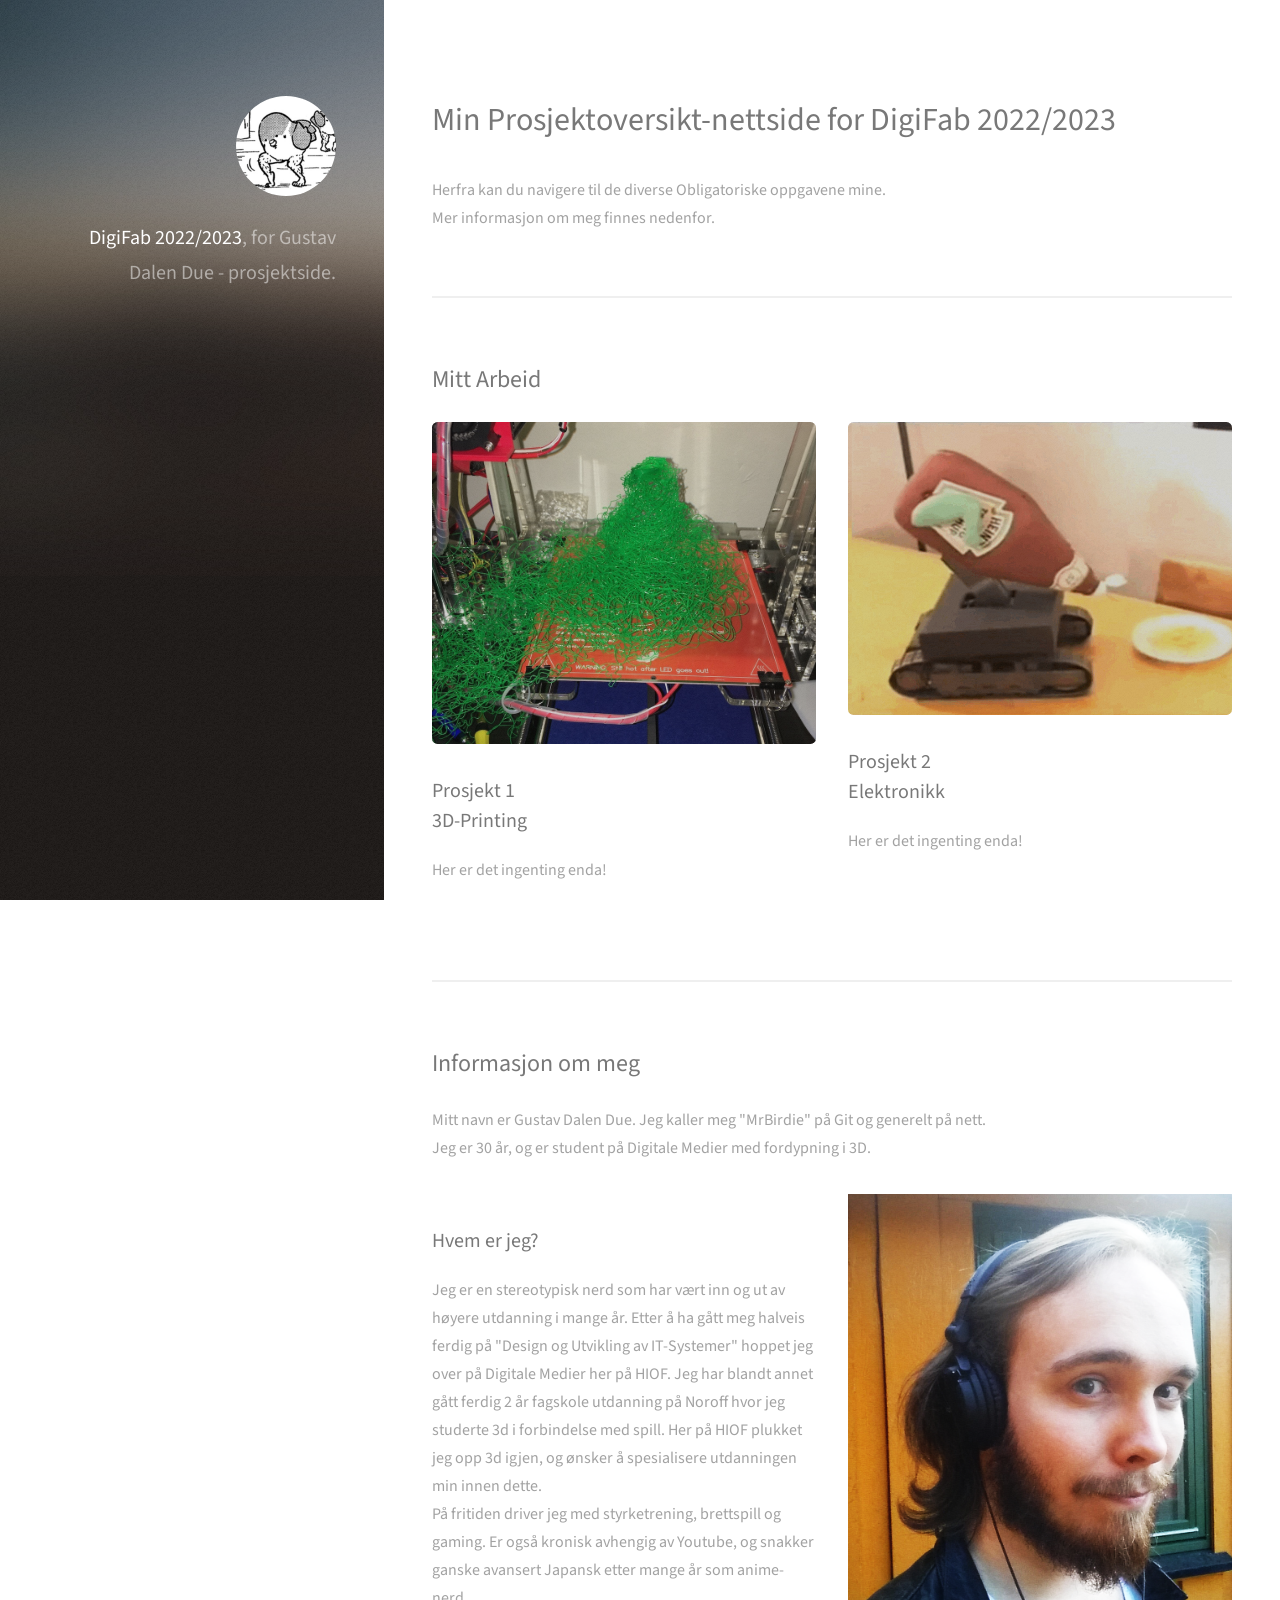
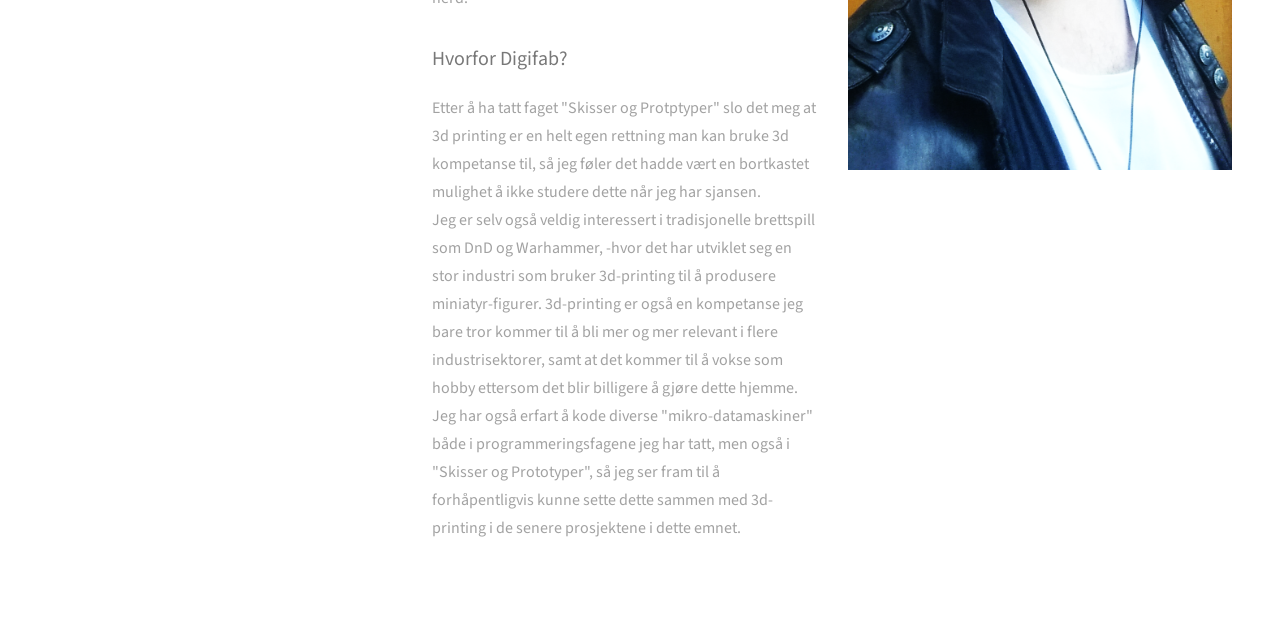
==== commit 97423400: "Update index.html" ====
--- a/index.html
+++ b/index.html
@@ -55,7 +55,8 @@
 								<p><h3>Hvem er jeg?</h3>Jeg er en stereotypisk nerd som har vært inn og ut av høyere utdanning i mange år. 
 								Etter å ha gått meg halveis ferdig på "Design og Utvikling av IT-Systemer" hoppet jeg over på Digitale Medier her på HIOF.
 								Jeg har blandt annet gått ferdig 2 år fagskole utdanning på Noroff hvor jeg studerte 3d i forbindelse med spill. 
-								Her på HIOF plukket jeg opp 3d igjen, og ønsker å spesialisere utdanningen min innen dette.</p>
+								Her på HIOF plukket jeg opp 3d igjen, og ønsker å spesialisere utdanningen min innen dette.</br>
+								På fritiden driver jeg med styrketrening, brettspill og gaming. Er også kronisk avhengig av Youtube, og snakker ganske avansert Japansk etter mange år som anime-nerd.</p>
 								<p><h3>Hvorfor Digifab?</h3>Etter å ha tatt faget "Skisser og Protptyper" slo det meg at 3d printing er en helt egen rettning man kan bruke 3d kompetanse til, så jeg føler det hadde vært en bortkastet mulighet å ikke studere dette når jeg har sjansen.</br>
 								Jeg er selv også veldig interessert i tradisjonelle brettspill som DnD og Warhammer, -hvor det har utviklet seg en stor industri som bruker 3d-printing til å produsere miniatyr-figurer.
 								3d-printing er også en kompetanse jeg bare tror kommer til å bli mer og mer relevant i flere industrisektorer, samt at det kommer til å vokse som hobby ettersom det blir billigere å gjøre dette hjemme.</br>
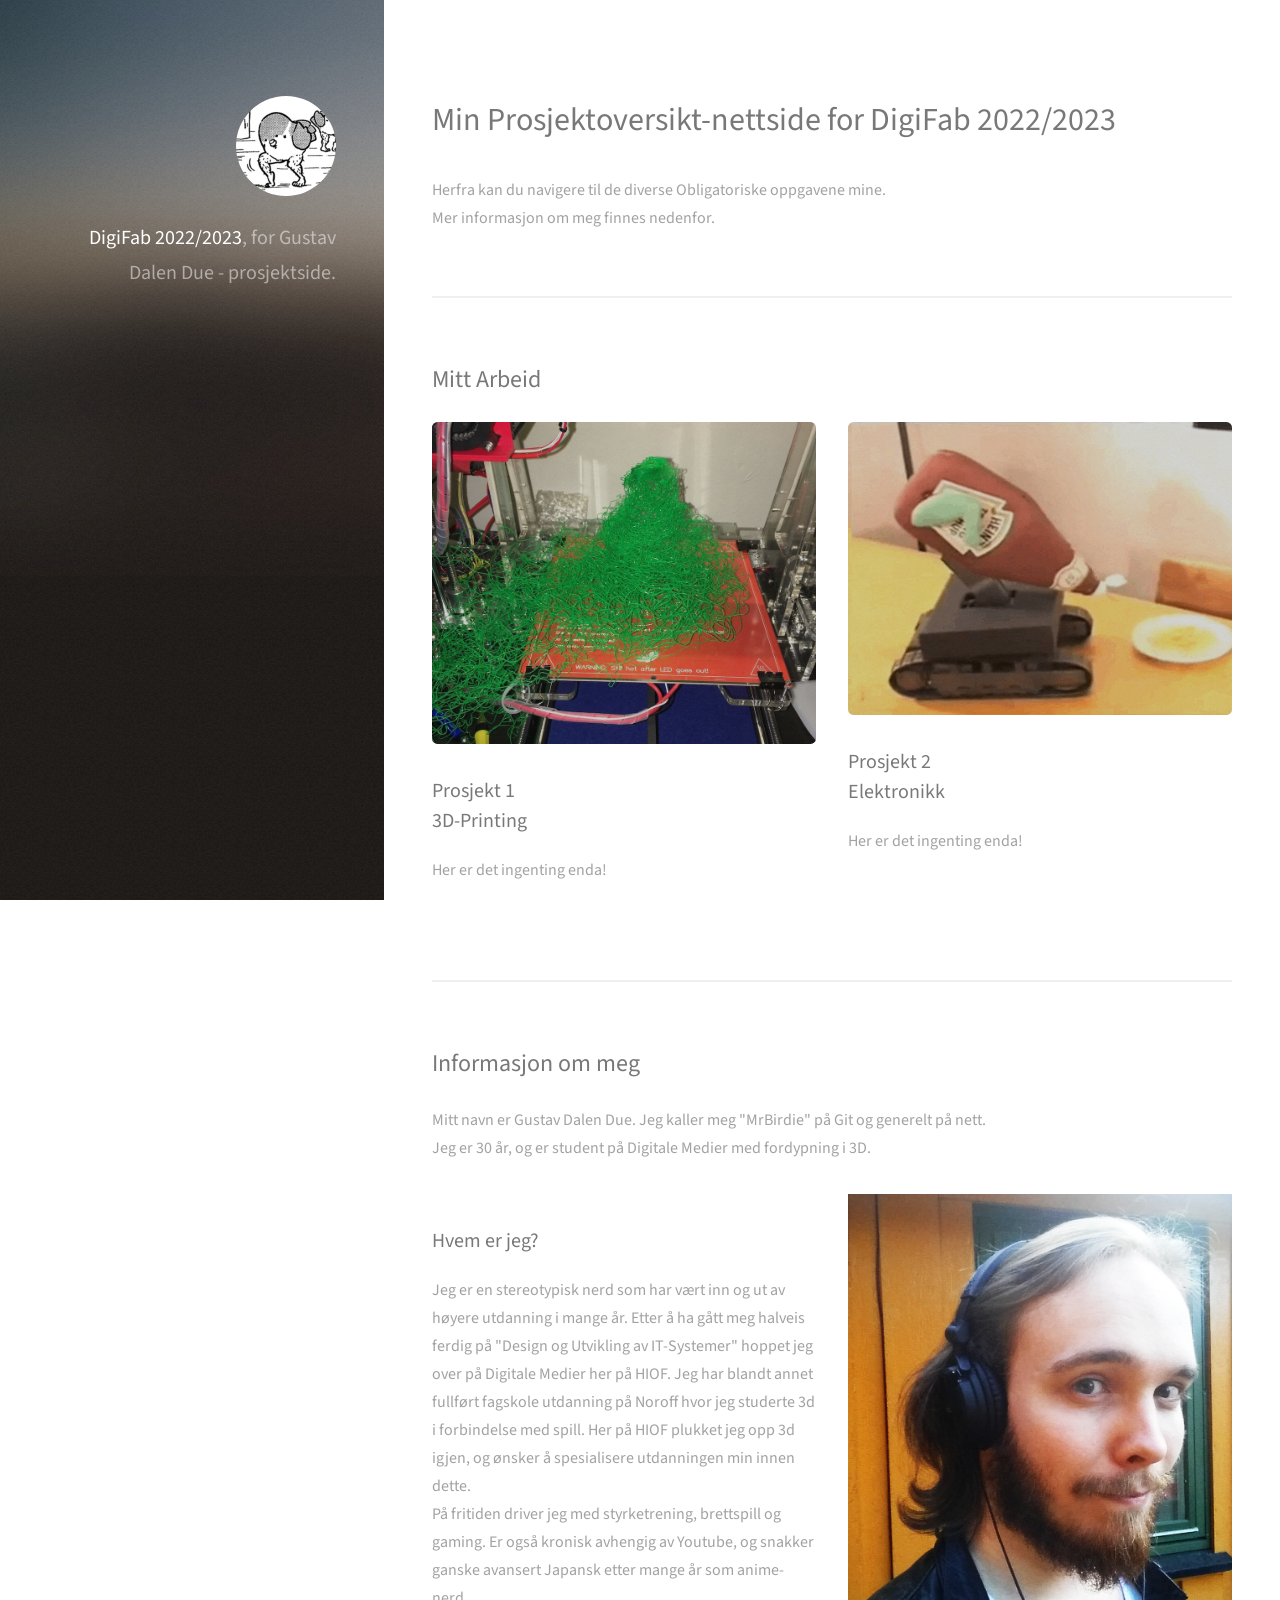
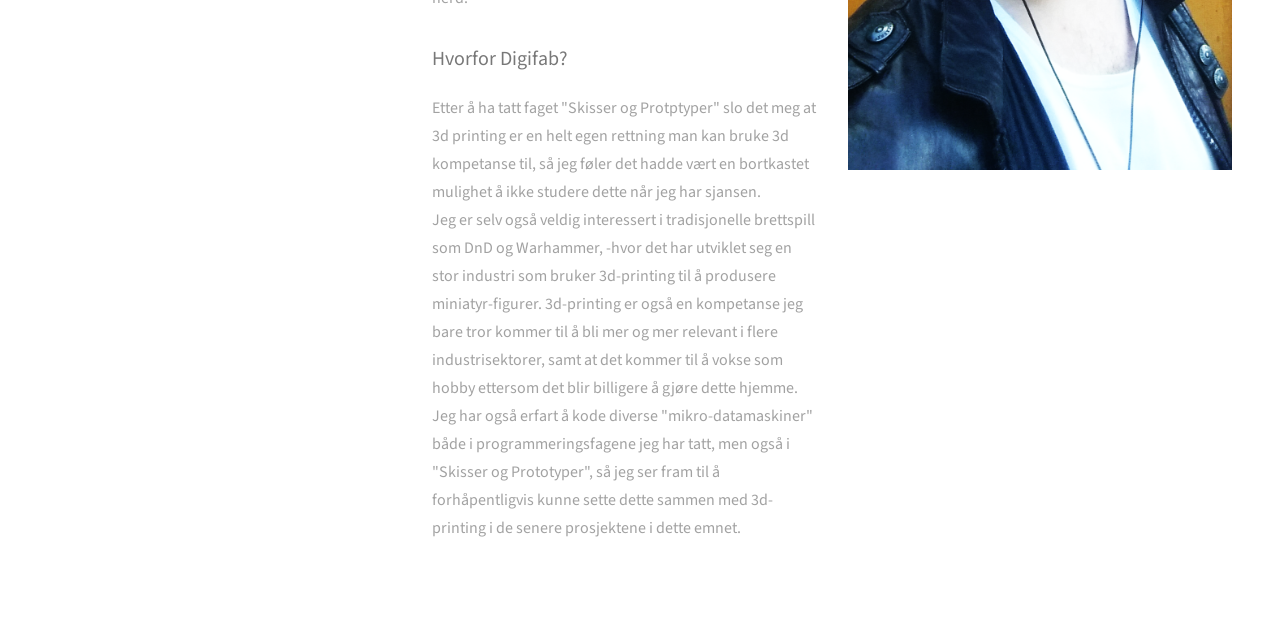
==== commit 105be49d: "Update index.html" ====
--- a/index.html
+++ b/index.html
@@ -54,7 +54,7 @@
 							<div class="col-6 col-12-small">
 								<p><h3>Hvem er jeg?</h3>Jeg er en stereotypisk nerd som har vært inn og ut av høyere utdanning i mange år. 
 								Etter å ha gått meg halveis ferdig på "Design og Utvikling av IT-Systemer" hoppet jeg over på Digitale Medier her på HIOF.
-								Jeg har blandt annet gått ferdig 2 år fagskole utdanning på Noroff hvor jeg studerte 3d i forbindelse med spill. 
+								Jeg har blandt annet fullført fagskole utdanning på Noroff hvor jeg studerte 3d i forbindelse med spill. 
 								Her på HIOF plukket jeg opp 3d igjen, og ønsker å spesialisere utdanningen min innen dette.</br>
 								På fritiden driver jeg med styrketrening, brettspill og gaming. Er også kronisk avhengig av Youtube, og snakker ganske avansert Japansk etter mange år som anime-nerd.</p>
 								<p><h3>Hvorfor Digifab?</h3>Etter å ha tatt faget "Skisser og Protptyper" slo det meg at 3d printing er en helt egen rettning man kan bruke 3d kompetanse til, så jeg føler det hadde vært en bortkastet mulighet å ikke studere dette når jeg har sjansen.</br>
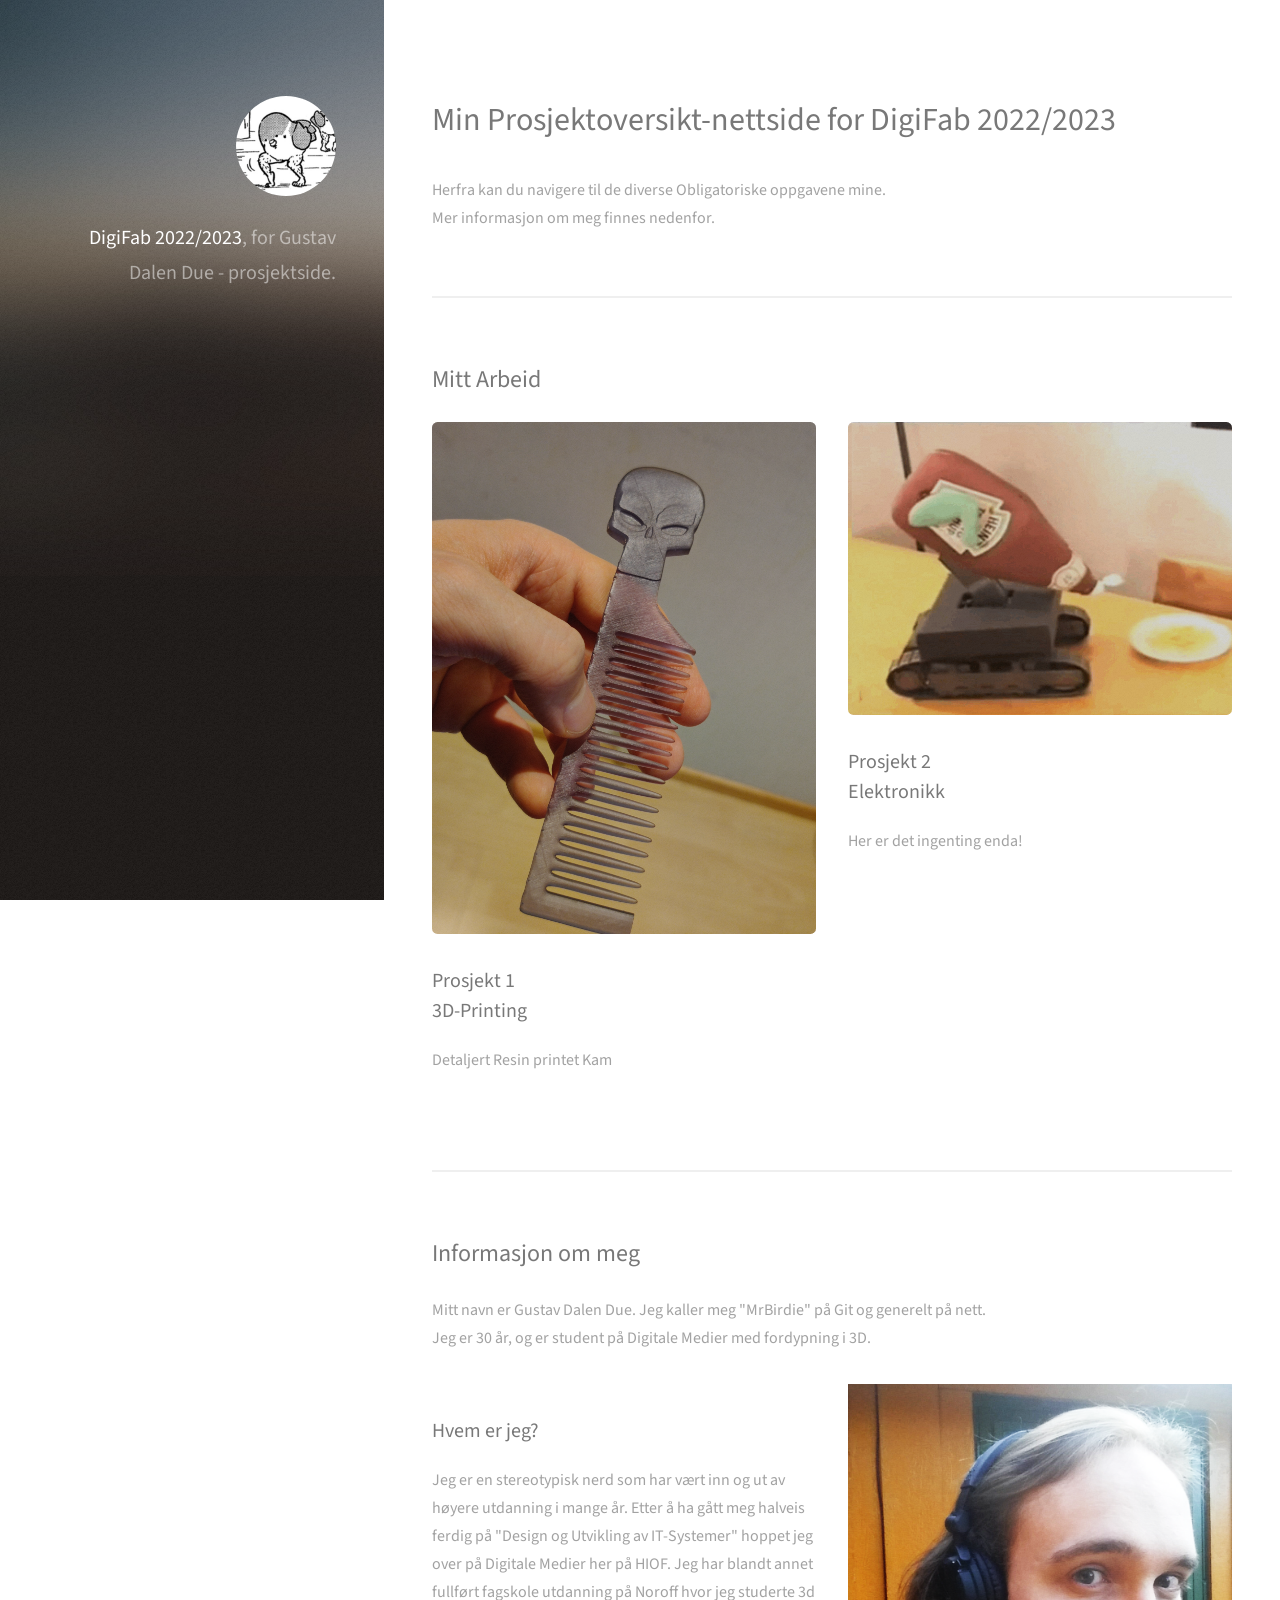
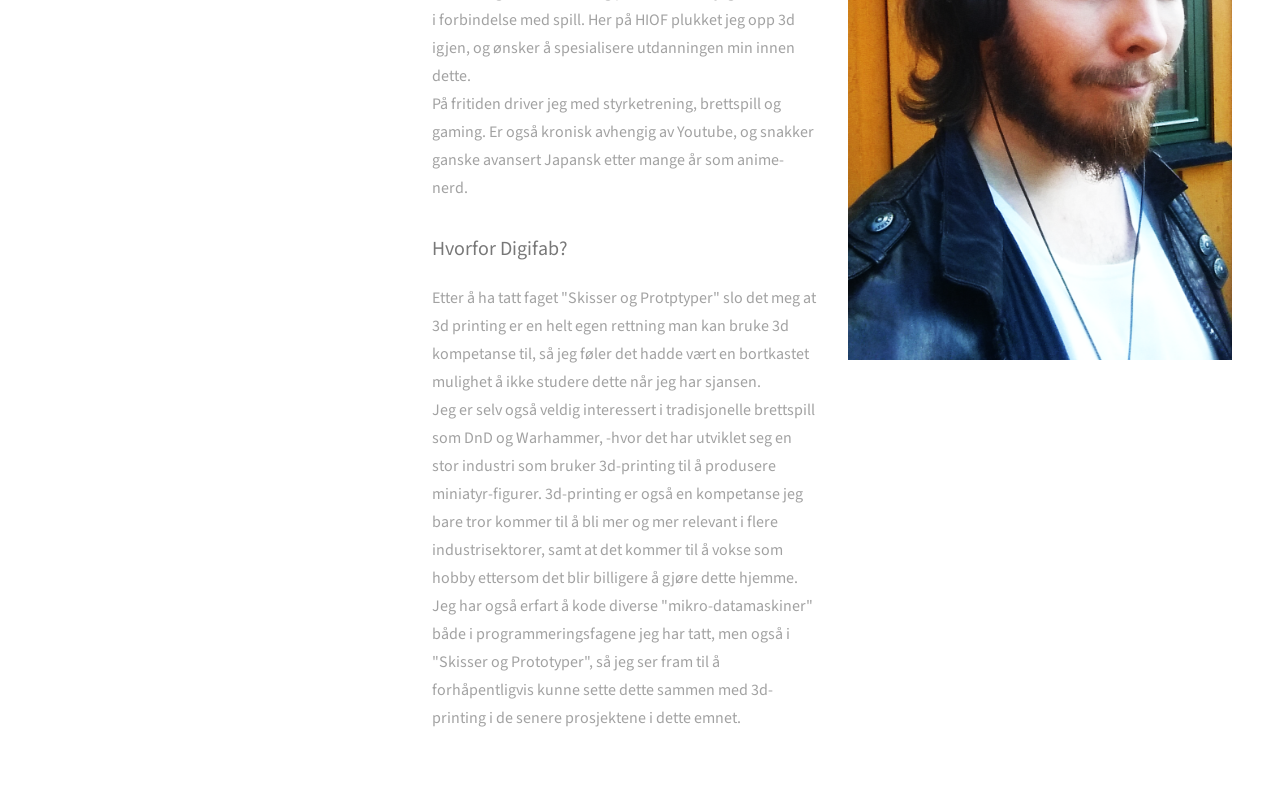
==== commit 0c0e040f: "Project 1 Update" ====
--- a/index.html
+++ b/index.html
@@ -34,9 +34,9 @@
 						<h2>Mitt Arbeid</h2>
 						<div class="row">
 							<article class="col-6 col-12-xsmall">
-								<a href="prosjekt1.html" class="fit image thumb"><img src="images/print-fail.png" alt="" /></a>
+								<a href="prosjekt1.html" class="fit image thumb"><img src="images/skull-comb.png" alt="" /></a>
 								<h3>Prosjekt 1</br>3D-Printing</h3>
-								<p>Her er det ingenting enda!</p>
+								<p>Detaljert Resin printet Kam</p>
 							</article>
 							<article class="col-6 col-12-xsmall">
 								<a href="prosjekt2.html" class="image fit thumb"><img src="images/heinz-automato.gif" alt="" /></a>
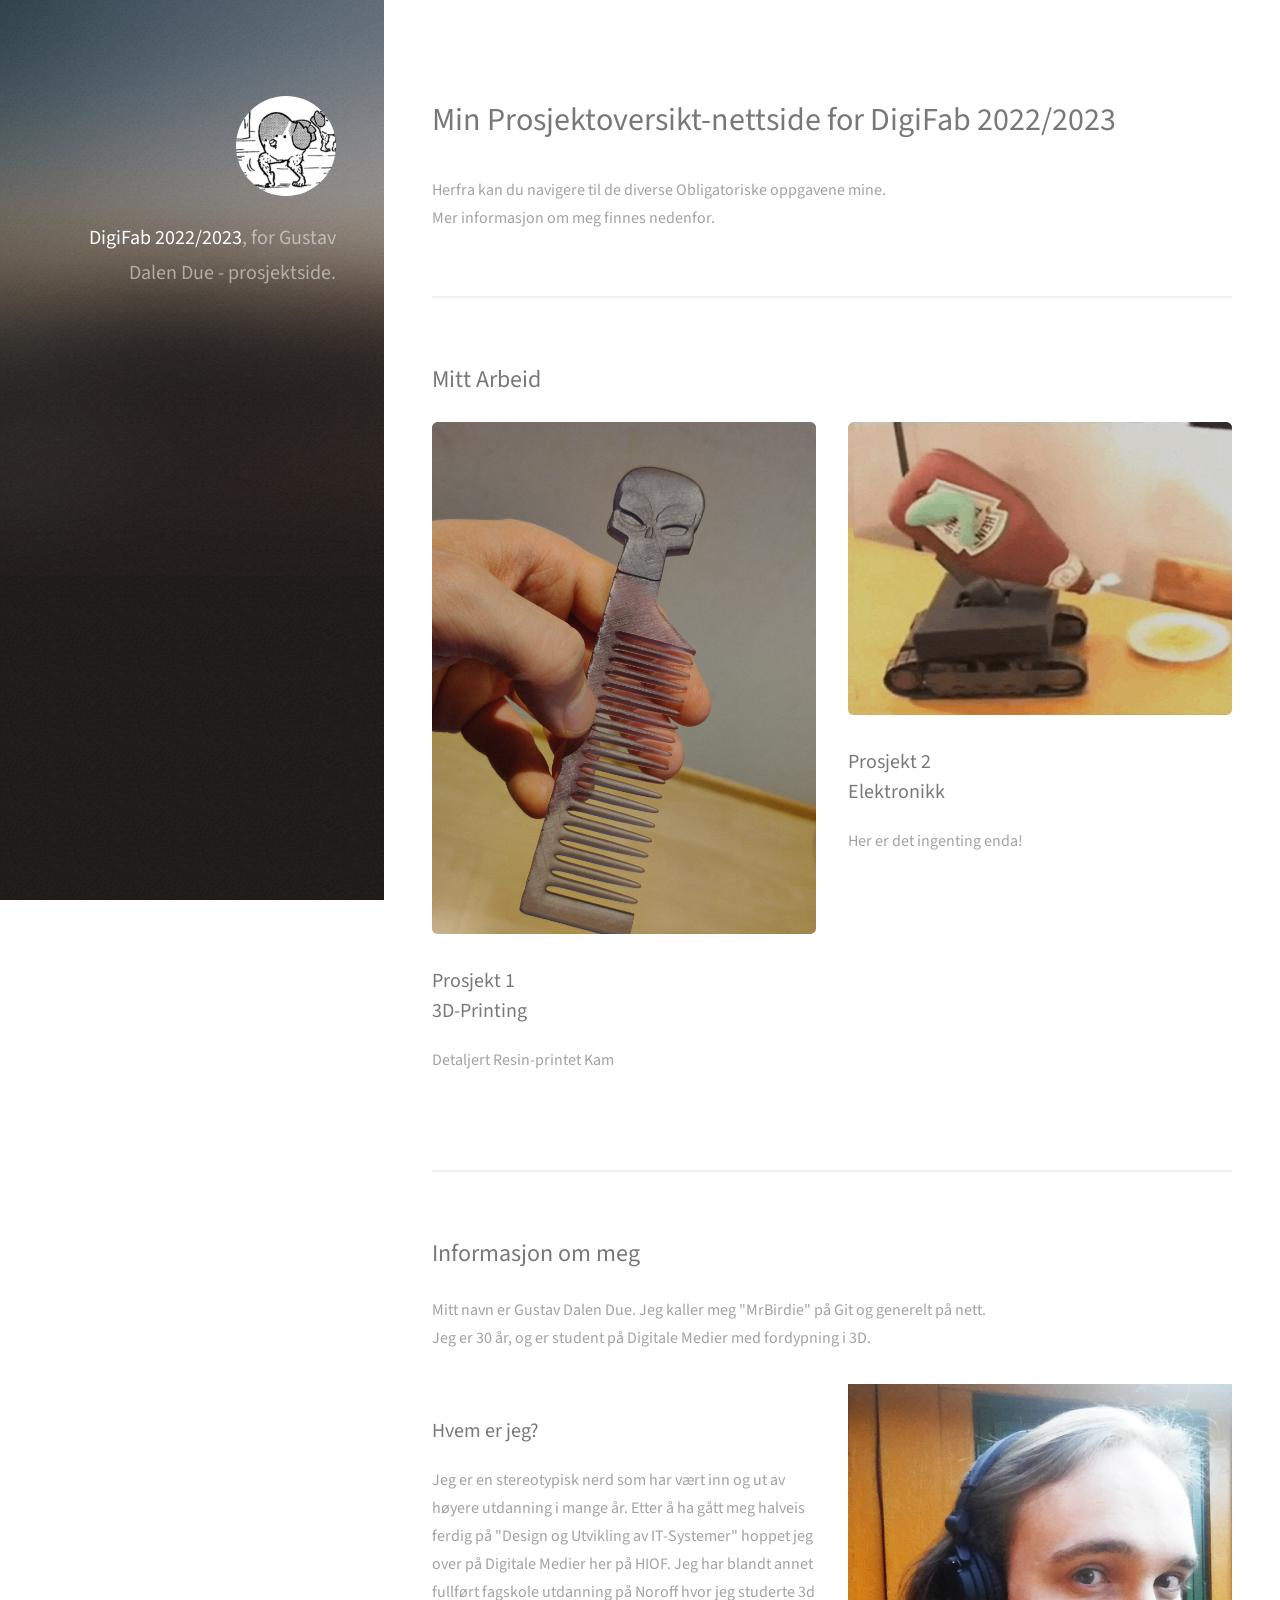
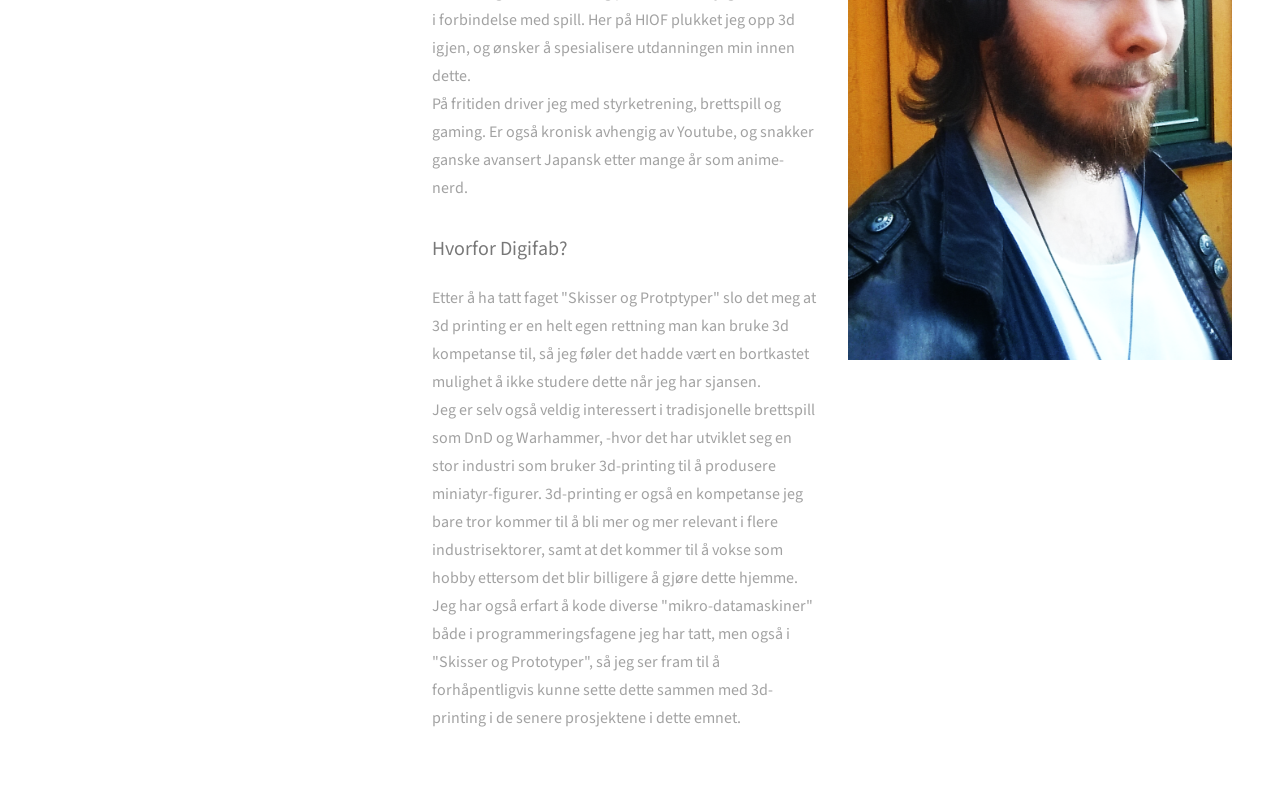
==== commit 013687b8: "Prosjekt 1 tekst part 1" ====
--- a/index.html
+++ b/index.html
@@ -36,7 +36,7 @@
 							<article class="col-6 col-12-xsmall">
 								<a href="prosjekt1.html" class="fit image thumb"><img src="images/skull-comb.png" alt="" /></a>
 								<h3>Prosjekt 1</br>3D-Printing</h3>
-								<p>Detaljert Resin printet Kam</p>
+								<p>Detaljert Resin-printet Kam</p>
 							</article>
 							<article class="col-6 col-12-xsmall">
 								<a href="prosjekt2.html" class="image fit thumb"><img src="images/heinz-automato.gif" alt="" /></a>
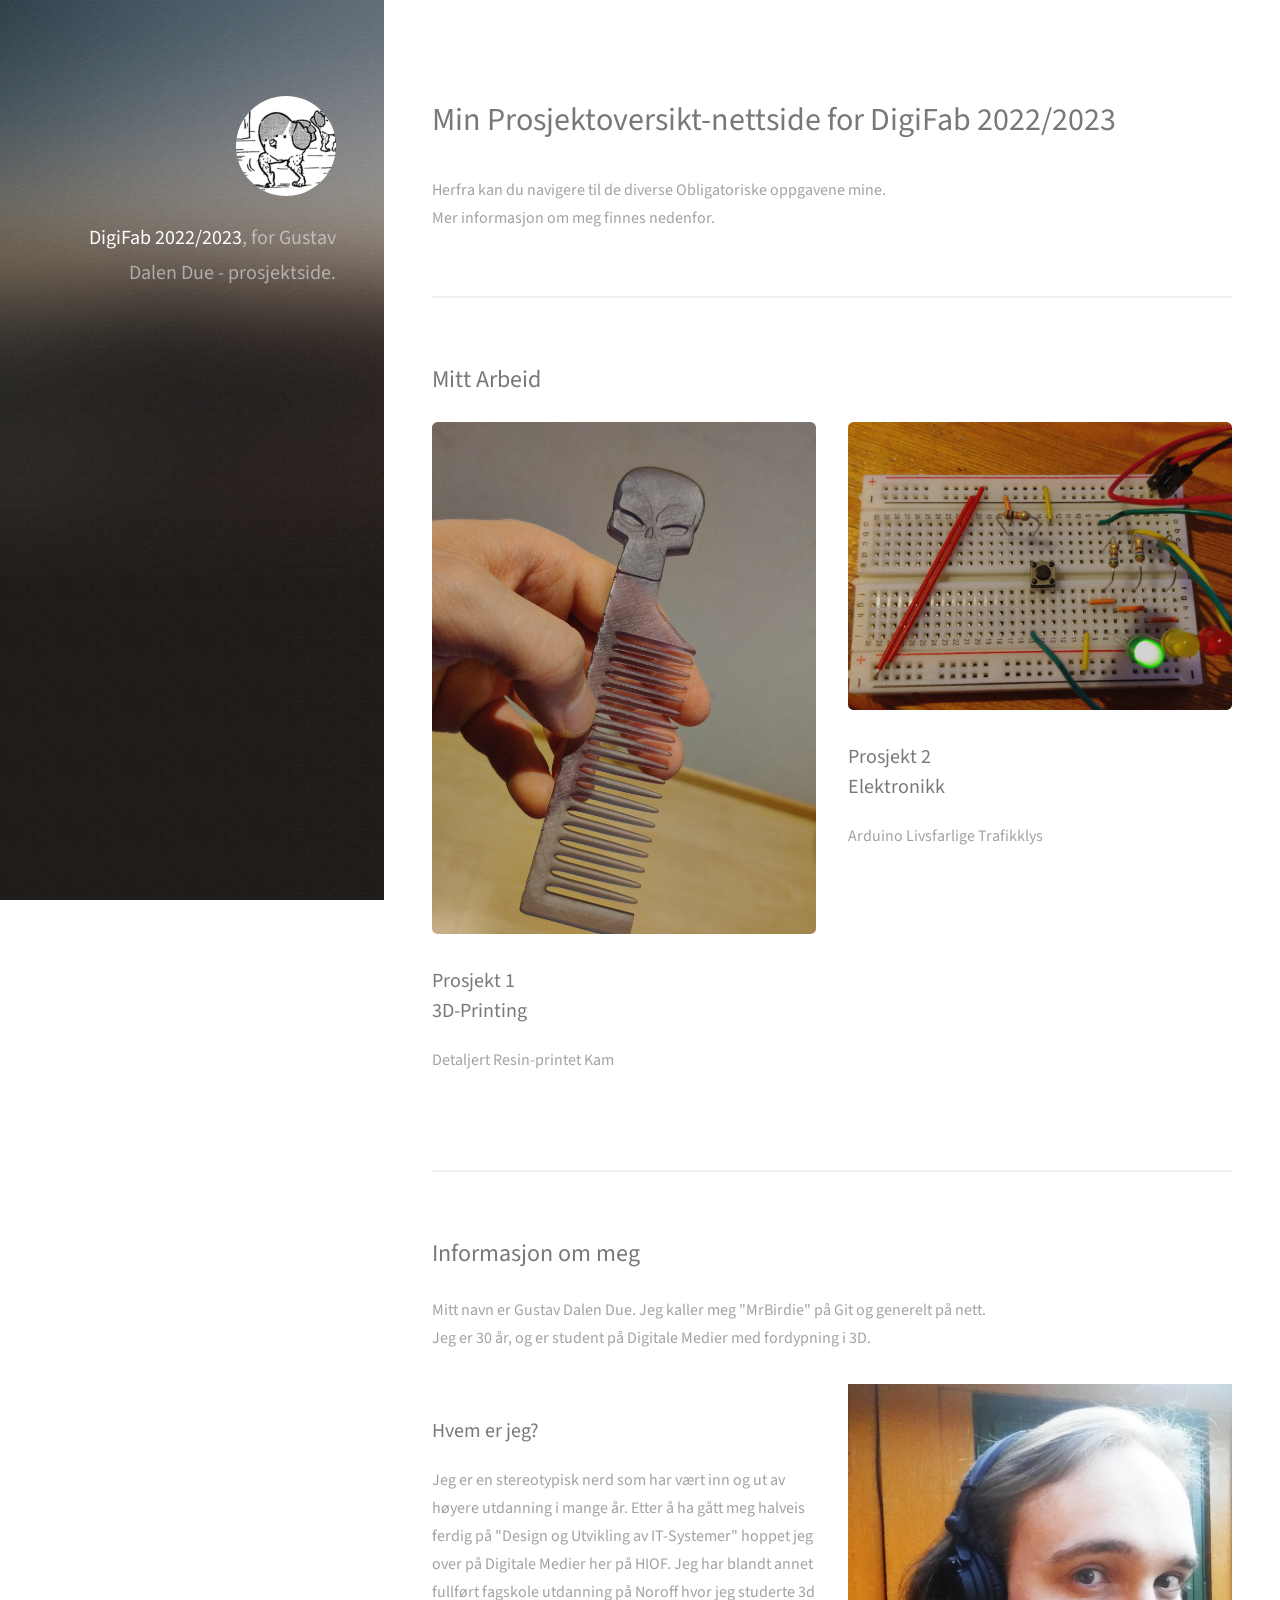
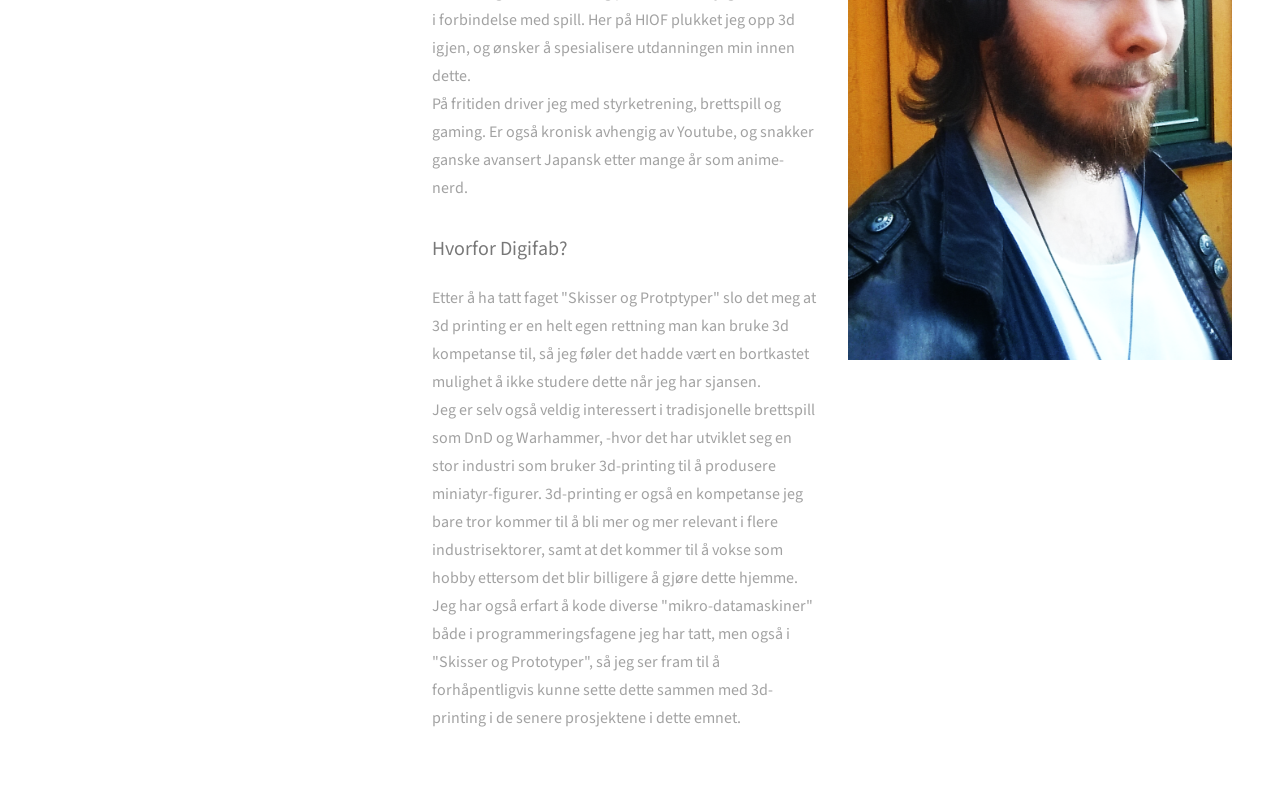
==== commit c2805693: "Added Oblig2 v1" ====
--- a/index.html
+++ b/index.html
@@ -1,7 +1,7 @@
 <!DOCTYPE HTML>
 <html>
 	<head>
-		<title>DigiFab 2022 - Template</title>
+		<title>DigiFab 2023 - Template</title>
 		<meta charset="utf-8" />
 		<meta name="viewport" content="width=device-width, initial-scale=1, user-scalable=no" />
 		<link rel="stylesheet" href="assets/css/main.css" />
@@ -39,9 +39,9 @@
 								<p>Detaljert Resin-printet Kam</p>
 							</article>
 							<article class="col-6 col-12-xsmall">
-								<a href="prosjekt2.html" class="image fit thumb"><img src="images/heinz-automato.gif" alt="" /></a>
+								<a href="prosjekt2.html" class="image fit thumb"><img src="images/trafikklys-done-circuit.jpg" alt="" /></a>
 								<h3>Prosjekt 2 </br>Elektronikk</h3>
-								<p>Her er det ingenting enda!</</p>
+								<p>Arduino Livsfarlige Trafikklys</</p>
 							</article>
 						</div>
 					</section>
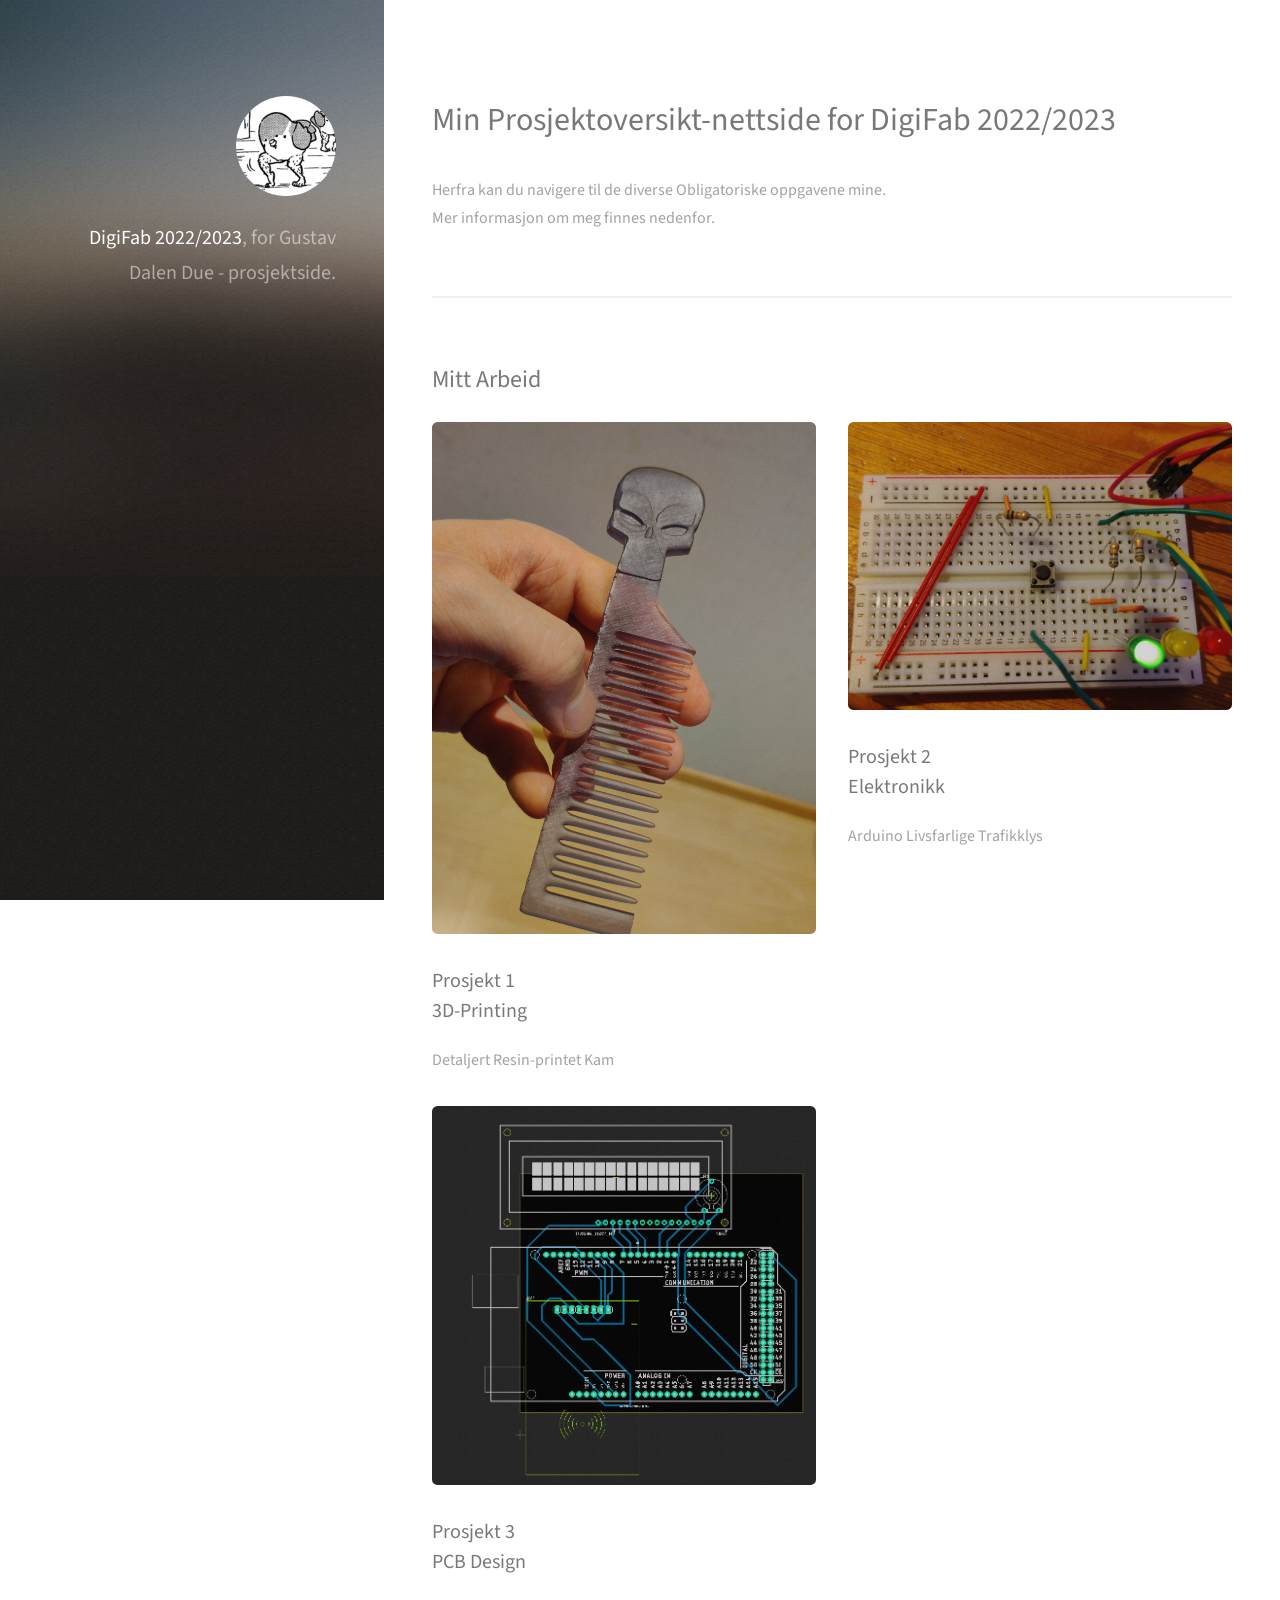
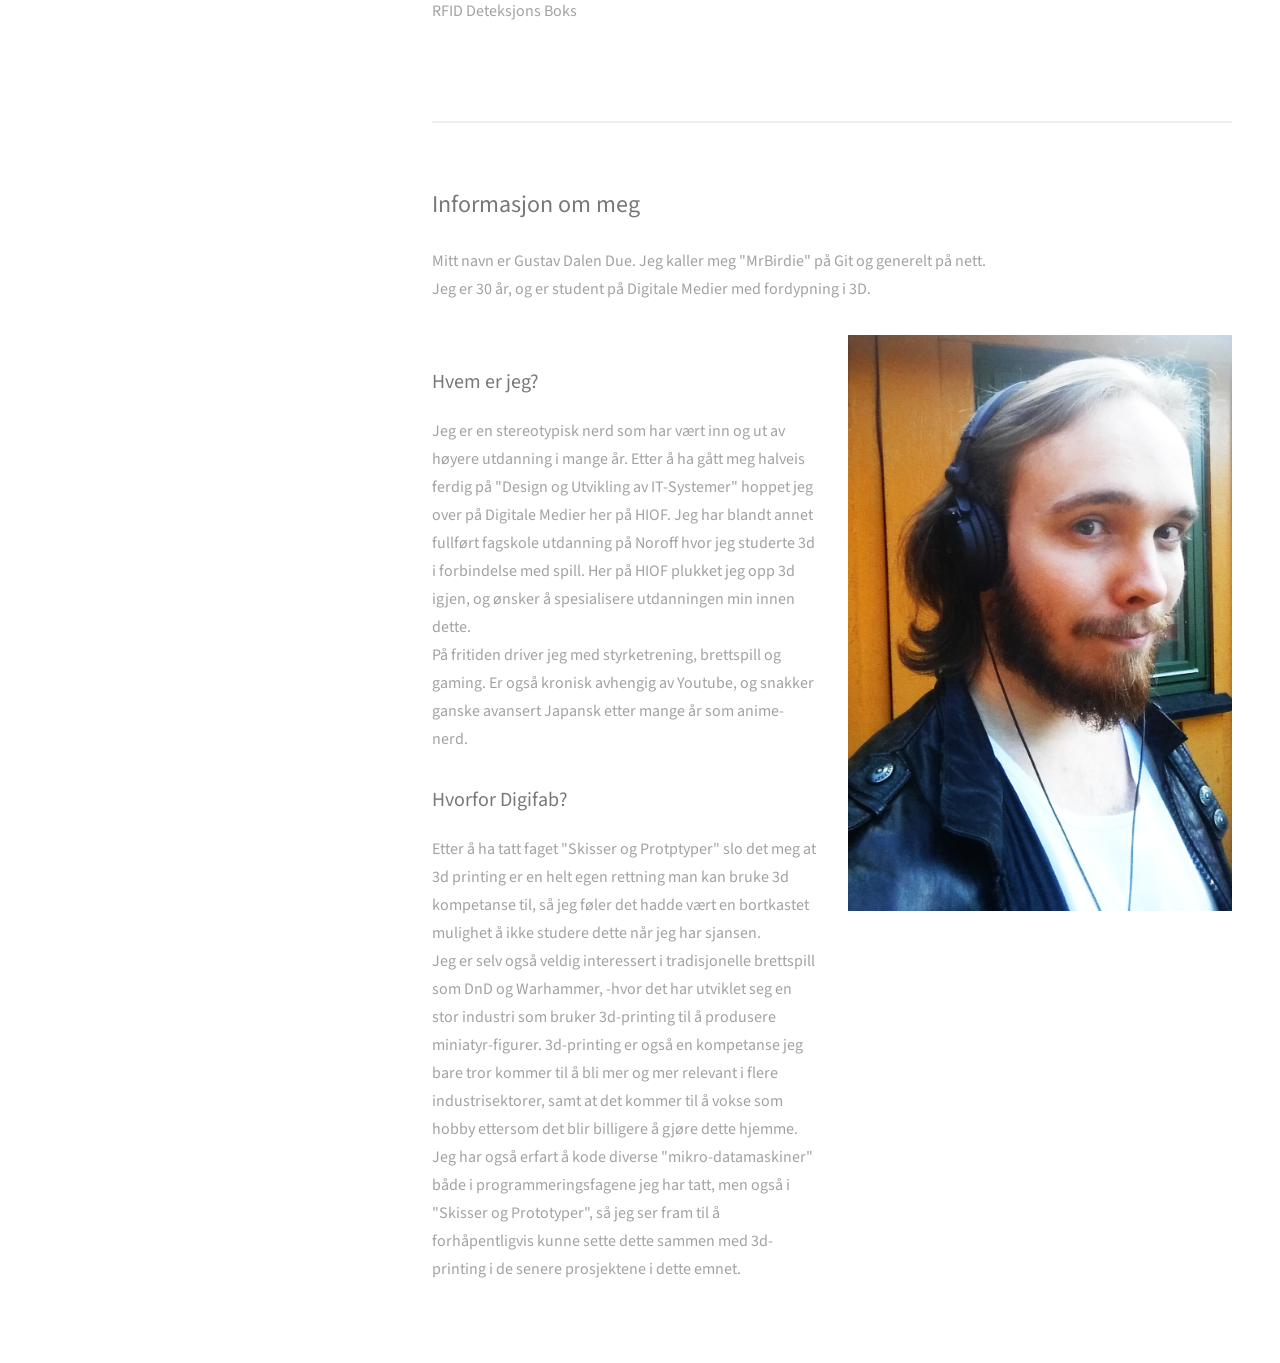
==== commit 77a61062: "Oppdaterte Linker og en trykkleif" ====
--- a/index.html
+++ b/index.html
@@ -43,6 +43,11 @@
 								<h3>Prosjekt 2 </br>Elektronikk</h3>
 								<p>Arduino Livsfarlige Trafikklys</</p>
 							</article>
+							<article class="col-6 col-12-xsmall">
+								<a href="prosjekt3.html" class="image fit thumb"><img src="images/board-routed.png" alt="" /></a>
+								<h3>Prosjekt 3 </br>PCB Design</h3>
+								<p>RFID Deteksjons Boks</</p>
+							</article>
 						</div>
 					</section>
 
